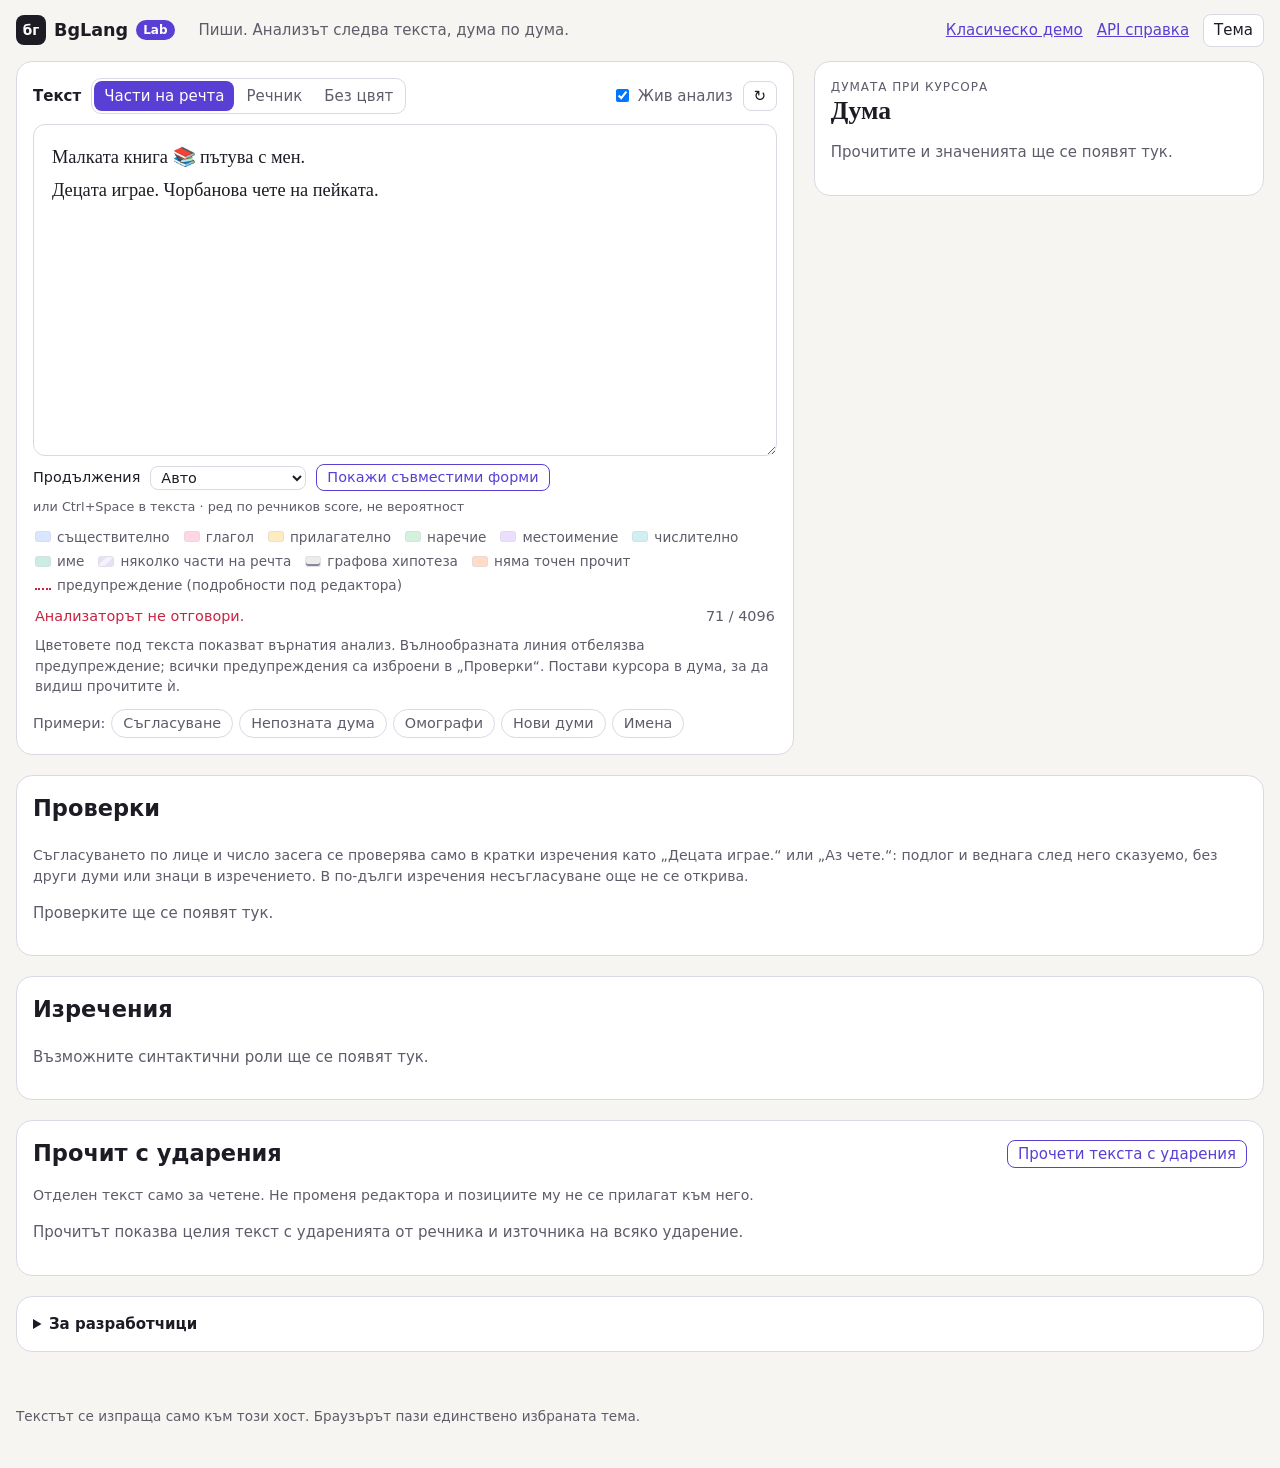
==== apps/BgLang.Web/wwwroot/demo-lab/index.html @ 6c55b81b "Publish Preview13: compact language fixes, Current package and WebDemo client controls" ====
<!doctype html>
<html lang="bg">
<head>
  <meta charset="utf-8">
  <meta name="viewport" content="width=device-width, initial-scale=1">
  <meta name="color-scheme" content="light dark">
  <title>BgLang Lab · анализ на текст</title>
  <link rel="stylesheet" href="demo.css">
  <script type="module" src="demo.js"></script>
</head>
<body>
<header class="top">
  <a class="brand" href="index.html"><span class="brand-mark" aria-hidden="true">бг</span> BgLang <span class="brand-lab">Lab</span></a>
  <p class="tagline">Пиши. Анализът следва текста, дума по дума.</p>
  <nav aria-label="Навигация">
    <a href="/demo">Класическо демо</a>
    <a href="/docs">API справка</a>
    <button id="lab-theme" type="button">Тема</button>
  </nav>
</header>
<main>
  <div class="workspace">
    <section class="editor-card" aria-labelledby="lab-editor-label">
      <div class="toolbar">
        <label id="lab-editor-label" for="lab-editor">Текст</label>
        <div class="layers" role="radiogroup" aria-label="Оцветяване на текста">
          <button type="button" role="radio" data-layer="pos" aria-checked="true">Части на речта</button>
          <button type="button" role="radio" data-layer="dictionary" aria-checked="false" tabindex="-1">Речник</button>
          <button type="button" role="radio" data-layer="none" aria-checked="false" tabindex="-1">Без цвят</button>
        </div>
        <span class="toolbar-end">
          <label class="switch"><input id="lab-live" type="checkbox" checked> Жив анализ</label>
          <button id="lab-refresh" type="button" class="icon" aria-label="Анализирай отново" title="Анализирай отново">↻</button>
        </span>
      </div>
      <div class="editor-shell">
        <div id="lab-backdrop" class="editor-surface backdrop" aria-hidden="true"></div>
        <textarea id="lab-editor" class="editor-surface" maxlength="4096" rows="9" spellcheck="false" autocomplete="off" aria-describedby="lab-help lab-state">Малката книга 📚 пътува с мен.
Децата играе. Чорбанова чете на пейката.</textarea>
        <div id="lab-menu" class="menu" hidden></div>
      </div>
      <div class="continuation-bar">
        <label for="lab-target">Продължения</label>
        <select id="lab-target"><option value="Auto" selected>Авто</option><option value="Finite">Глаголи</option><option value="Noun">Съществителни</option></select>
        <button id="lab-continue" type="button" class="action" aria-keyshortcuts="Control+Space">Покажи съвместими форми</button>
        <span class="note">или Ctrl+Space в текста · ред по речников score, не вероятност</span>
      </div>
      <div id="lab-legend" class="legend" aria-label="Легенда на цветовете"></div>
      <p class="status"><span id="lab-state" role="status" aria-live="polite">Подготовка…</span> <span id="lab-counts"></span> <span id="lab-length" class="length">0 / 4096</span></p>
      <p id="lab-help" class="help">Цветовете под текста показват върнатия анализ. Вълнообразната линия отбелязва предупреждение; всички предупреждения са изброени в „Проверки“. Постави курсора в дума, за да видиш прочитите ѝ.</p>
      <div class="examples" aria-label="Примерни текстове">
        <span>Примери:</span>
        <button type="button" data-example="Децата играе. Малкото дете плачат. Аз чете.">Съгласуване</button>
        <button type="button" data-example="Това е друфа дума.">Непозната дума</button>
        <button type="button" data-example="Тя пила вода. До нея имало пила.">Омографи</button>
        <button type="button" data-example="Суперработниците работи. Новата суперработник работи.">Нови думи</button>
        <button type="button" data-example="Процесът срещу Евгения Чорбанова приключи.">Имена</button>
      </div>
    </section>
    <aside class="word-card" aria-labelledby="lab-word-title">
      <p class="kicker">Думата при курсора</p>
      <h2 id="lab-word-title">Дума</h2>
      <p id="lab-stale-word" class="stale" hidden>Текстът е променен; показан е предишният анализ.</p>
      <div id="lab-word"></div>
    </aside>
  </div>
  <section class="checks-card" aria-labelledby="lab-checks-title">
    <h2 id="lab-checks-title">Проверки</h2>
    <p class="note">Съгласуването по лице и число засега се проверява само в кратки изречения като „Децата играе.“ или „Аз чете.“: подлог и веднага след него сказуемо, без други думи или знаци в изречението. В по-дълги изречения несъгласуване още не се открива.</p>
    <p id="lab-stale-checks" class="stale" hidden>Текстът е променен; списъкът е от предишния анализ и действията са неактивни.</p>
    <div id="lab-checks"></div>
  </section>
  <section class="sentences-card" aria-labelledby="lab-sentences-title">
    <h2 id="lab-sentences-title">Изречения</h2>
    <p id="lab-stale-sentences" class="stale" hidden>Текстът е променен; ролите са от предишния анализ.</p>
    <div id="lab-sentences"></div>
  </section>
  <section class="reading-card" aria-labelledby="lab-reading-title">
    <div class="card-head">
      <h2 id="lab-reading-title">Прочит с ударения</h2>
      <button id="lab-read" type="button" class="action">Прочети текста с ударения</button>
    </div>
    <p class="note">Отделен текст само за четене. Не променя редактора и позициите му не се прилагат към него.</p>
    <div id="lab-reading"></div>
  </section>
  <details class="developer">
    <summary>За разработчици</summary>
    <p id="lab-dev-metrics">Изпратени заявки към API: 0</p>
    <p id="lab-identity">Свързване с хоста…</p>
    <p><label><input id="lab-heuristics" type="checkbox" checked> Допълнителни евристики и проверки (същите като в класическото демо)</label></p>
    <p>Страницата използва същия HTTP API и същия клиент за заявки като <a href="/demo">класическото демо</a>. Договорът е в <a href="/docs">API справката</a>.</p>
    <details><summary>Последният отговор (JSON)</summary><pre id="lab-raw">Все още няма отговор.</pre></details>
  </details>
</main>
<footer>
  <p>Текстът се изпраща само към този хост. Браузърът пази единствено избраната тема.</p>
</footer>
</body>
</html>
---- apps/BgLang.Web/wwwroot/demo-lab/demo.css ----
/* BgLang Lab. The textarea and its decorative backdrop must share every property that affects line breaks. */
:root {
  --font-ui: "Segoe UI", system-ui, -apple-system, Roboto, "Noto Sans", sans-serif;
  --font-text: Georgia, "Noto Serif", "Times New Roman", serif;
  --bg: #f6f5f1;
  --paper: #ffffff;
  --ink: #1d1b24;
  --muted: #5f5b69;
  --line: #dcd8e3;
  --accent: #5a3fd4;
  --focus: #8a74ff;
  --warn: #c8233f;
  --warn-soft: #fbe6ea;
  --info-soft: #e9eef9;
  --unsupported-soft: #f1efe9;
  --noun: #d8e6ff;
  --verb: #ffd6e1;
  --adj: #ffebbd;
  --adv: #d3f1dc;
  --pron: #ebdfff;
  --num: #d0eff3;
  --name: #c9ede3;
  --multi-a: #e6e1f5;
  --multi-b: #f5f2fc;
  --graph: #ececec;
  --graph-line: #8b8798;
  --unknown: #ffdcc6;
  --ambiguous: #fff0b8;
  color-scheme: light;
}
@media (prefers-color-scheme: dark) {
  :root:not([data-theme="light"]) {
    --bg: #15141a; --paper: #1e1c25; --ink: #ece9f3; --muted: #aaa5b6; --line: #37333f;
    --accent: #a593ff; --focus: #a593ff; --warn: #ff6b81; --warn-soft: #3a1e26; --info-soft: #1f2636; --unsupported-soft: #2a2822;
    --noun: #233a63; --verb: #5a2335; --adj: #574619; --adv: #1d4a2e; --pron: #3d2c63; --num: #17464c; --name: #164a3e;
    --multi-a: #34304a; --multi-b: #262335; --graph: #34323b; --graph-line: #9a96a8; --unknown: #5c3420; --ambiguous: #4d4316;
    color-scheme: dark;
  }
}
:root[data-theme="dark"] {
  --bg: #15141a; --paper: #1e1c25; --ink: #ece9f3; --muted: #aaa5b6; --line: #37333f;
  --accent: #a593ff; --focus: #a593ff; --warn: #ff6b81; --warn-soft: #3a1e26; --info-soft: #1f2636; --unsupported-soft: #2a2822;
  --noun: #233a63; --verb: #5a2335; --adj: #574619; --adv: #1d4a2e; --pron: #3d2c63; --num: #17464c; --name: #164a3e;
  --multi-a: #34304a; --multi-b: #262335; --graph: #34323b; --graph-line: #9a96a8; --unknown: #5c3420; --ambiguous: #4d4316;
  color-scheme: dark;
}

* { box-sizing: border-box; }
html { background: var(--bg); }
body { margin: 0; font: 15px/1.5 var(--font-ui); color: var(--ink); background: var(--bg); }
a { color: var(--accent); }
button, input, select { font: inherit; color: inherit; }
:focus-visible { outline: 3px solid var(--focus); outline-offset: 2px; }

.top { display: flex; flex-wrap: wrap; align-items: center; gap: 8px 24px; max-width: 1480px; margin: 0 auto; padding: 14px 16px; }
.brand { display: inline-flex; align-items: center; gap: 8px; font-weight: 700; font-size: 1.1rem; color: var(--ink); text-decoration: none; }
.brand-mark { display: inline-grid; place-items: center; width: 30px; height: 30px; border-radius: 8px; background: var(--ink); color: var(--paper); font-size: .85rem; }
.brand-lab { font-size: .75rem; padding: 1px 7px; border-radius: 99px; background: var(--accent); color: #fff; }
.tagline { margin: 0; color: var(--muted); flex: 1 1 260px; }
.top nav { display: flex; flex-wrap: wrap; align-items: center; gap: 14px; }
.top nav button { border: 1px solid var(--line); background: var(--paper); border-radius: 8px; padding: 4px 10px; cursor: pointer; }

main { max-width: 1480px; margin: 0 auto; padding: 0 16px 40px; }
/* Wraps by available width, not by media query: the word card moves below when the editor would be under 480px. */
.workspace { display: flex; flex-wrap: wrap; gap: 20px; align-items: flex-start; }
.workspace > .editor-card { flex: 1.75 1 480px; }
.workspace > .word-card { flex: 1 1 280px; }
.editor-card, .word-card, .checks-card, .sentences-card, .reading-card, .developer { background: var(--paper); border: 1px solid var(--line); border-radius: 16px; padding: 16px; min-width: 0; }

.toolbar { display: flex; flex-wrap: wrap; align-items: center; gap: 10px; margin-bottom: 10px; }
.toolbar label[for] { font-weight: 600; }
.toolbar-end { margin-left: auto; display: inline-flex; align-items: center; gap: 10px; }
.layers { display: inline-flex; flex-wrap: wrap; border: 1px solid var(--line); border-radius: 10px; padding: 2px; gap: 2px; }
.layers button { border: 0; background: transparent; border-radius: 8px; padding: 4px 10px; cursor: pointer; color: var(--muted); }
.layers button[aria-checked="true"] { background: var(--accent); color: #fff; }
.switch { display: inline-flex; align-items: center; gap: 6px; color: var(--muted); }
.icon { border: 1px solid var(--line); background: var(--paper); border-radius: 8px; width: 34px; height: 30px; cursor: pointer; }

/* Editor and backdrop: identical geometry, the backdrop only paints behind the real text. */
.editor-shell { position: relative; border: 1px solid var(--line); border-radius: 12px; background: var(--paper); }
.editor-shell:focus-within { border-color: var(--focus); box-shadow: 0 0 0 3px color-mix(in srgb, var(--focus) 30%, transparent); }
.editor-surface {
  display: block; width: 100%; margin: 0; border: 0; padding: 16px 18px;
  font: 400 1.15rem/1.8 var(--font-text); letter-spacing: 0; word-spacing: 0; text-indent: 0; text-transform: none;
  font-kerning: none; font-variant-ligatures: none; font-synthesis: none;
  white-space: pre-wrap; overflow-wrap: break-word; word-break: normal; hyphens: manual; tab-size: 4;
  overflow-x: hidden; overflow-y: auto; scrollbar-gutter: stable;
}
.backdrop { position: absolute; inset: 0; overflow: hidden; color: transparent; pointer-events: none; user-select: none; border-radius: 12px; }
#lab-editor { position: relative; z-index: 1; min-height: 14rem; resize: vertical; background: transparent; color: var(--ink); caret-color: var(--accent); outline: none; border-radius: 12px; }

.backdrop span { border-radius: 3px; -webkit-box-decoration-break: clone; box-decoration-break: clone; }
.c-noun { background: var(--noun); }
.c-verb { background: var(--verb); }
.c-adj { background: var(--adj); }
.c-adv { background: var(--adv); }
.c-pron { background: var(--pron); }
.c-num { background: var(--num); }
.c-name { background: var(--name); }
.c-multi { background: repeating-linear-gradient(135deg, var(--multi-a) 0 5px, var(--multi-b) 5px 10px); }
.c-graph { background: var(--graph); box-shadow: inset 0 -2px 0 var(--graph-line); }
.c-unknown { background: var(--unknown); }
.c-ambiguous { background: var(--ambiguous); }
.c-known { background: transparent; }
.w-warning { text-decoration: underline wavy var(--warn); text-decoration-thickness: 1.5px; text-underline-offset: 5px; text-decoration-skip-ink: none; }

.legend { display: flex; flex-wrap: wrap; gap: 4px 14px; margin: 10px 2px 0; font-size: .85rem; color: var(--muted); }
.legend-item { display: inline-flex; align-items: center; gap: 6px; }
.swatch { display: inline-block; width: 16px; height: 11px; border-radius: 3px; border: 1px solid color-mix(in srgb, var(--line) 60%, transparent); }
.swatch.w-warning { border: 0; border-bottom: 2px dotted var(--warn); border-radius: 0; height: 8px; text-decoration: none; }
.status { display: flex; flex-wrap: wrap; gap: 4px 14px; margin: 10px 2px 0; font-size: .9rem; color: var(--muted); }
#lab-state[data-state="ready"] { color: var(--ink); }
#lab-state[data-state="error"], #lab-state[data-state="oversize"] { color: var(--warn); }
.length { margin-left: auto; }
.help { margin: 8px 2px 0; font-size: .85rem; color: var(--muted); }
.examples { display: flex; flex-wrap: wrap; align-items: center; gap: 6px; margin-top: 12px; font-size: .9rem; color: var(--muted); }
.examples button, .chip { border: 1px solid var(--line); background: var(--paper); border-radius: 99px; padding: 3px 11px; cursor: pointer; }

.word-card { position: sticky; top: 12px; max-height: calc(100vh - 24px); overflow: auto; }
.kicker { margin: 0; font-size: .75rem; letter-spacing: .08em; text-transform: uppercase; color: var(--muted); }
.word-card h2 { margin: 2px 0 8px; font: 600 1.6rem/1.2 var(--font-text); overflow-wrap: anywhere; }
.word-card h3, .checks-card h3 { margin: 12px 0 4px; font-size: .95rem; }
.word-card ul, .word-card ol { margin: 4px 0; padding-left: 20px; }
.reading h3 { font-weight: 600; }
.reading-graph { border-left: 3px solid var(--graph-line); padding-left: 10px; }
.badges { display: flex; flex-wrap: wrap; gap: 6px; }
.badge { font-size: .8rem; padding: 1px 9px; border-radius: 99px; background: var(--info-soft); }
.badge-muted { background: var(--unknown); }
.badge-graph { background: var(--graph); box-shadow: inset 0 -2px 0 var(--graph-line); }
.empty, .note { color: var(--muted); }
.note { font-size: .88rem; }
.stale { margin: 6px 0; padding: 6px 10px; border-radius: 8px; background: var(--unsupported-soft); font-size: .88rem; }
[data-fresh="false"] { opacity: .7; }

.checks-card { margin-top: 20px; }
.checks-card h2, .word-card h2 { margin-top: 0; }
.checks-summary { margin: 4px 0 10px; }
.check-list { list-style: none; margin: 0; padding: 0; display: grid; gap: 8px; }
.check { border-left: 4px solid var(--line); padding: 8px 10px; border-radius: 8px; background: var(--info-soft); }
.check-warning { border-left-color: var(--warn); background: var(--warn-soft); }
.check-spelling { border-left-color: var(--accent); }
.check-head { display: flex; flex-wrap: wrap; align-items: baseline; gap: 6px 10px; }
.check-word { border: 0; background: none; padding: 0; font: 600 1rem var(--font-text); color: var(--ink); text-decoration: underline dotted; cursor: pointer; }
.check-message { flex: 1 1 260px; }
.actions { display: flex; flex-wrap: wrap; gap: 6px; margin-top: 6px; }
.action { border: 1px solid var(--accent); color: var(--accent); background: transparent; border-radius: 8px; padding: 2px 10px; cursor: pointer; }
.check-group { margin-top: 12px; padding: 8px 10px; border-radius: 8px; background: var(--unsupported-soft); }
.check-group p { margin: 0; }
.information { margin-top: 12px; }
.word-checks li.check-warning { color: var(--warn); background: none; border: 0; padding: 0; }
button:disabled { opacity: .5; cursor: not-allowed; }

/* Continuation menu: placed under the caret line by the module, above the textarea; focus stays in the editor. */
.menu { position: absolute; z-index: 2; left: 16px; top: 3rem; min-width: 12rem; max-width: min(24rem, calc(100% - 8px)); max-height: 16rem; overflow: auto;
  padding: 6px; border: 1px solid var(--line); border-radius: 10px; background: var(--paper); box-shadow: 0 8px 24px rgb(0 0 0 / 18%); font-size: .95rem; }
.menu-title { margin: 0 2px 4px; font-size: .8rem; color: var(--muted); }
.menu .note { margin: 4px 2px 0; font-size: .75rem; }
.menu-list { display: grid; gap: 1px; }
.option { padding: 3px 8px; border-radius: 6px; cursor: pointer; font-family: var(--font-text); }
.option:hover { background: var(--info-soft); }
.option[aria-selected="true"] { background: var(--accent); color: #fff; }
.continuation-bar { display: flex; flex-wrap: wrap; align-items: center; gap: 6px 10px; margin-top: 8px; font-size: .9rem; }
.continuation-bar select { border: 1px solid var(--line); border-radius: 8px; padding: 2px 6px; background: var(--paper); }
.continuation-bar .note { font-size: .8rem; }

/* Sentences and the stress reading. */
.sentences-card, .reading-card { margin-top: 20px; }
.sentences-card h2 { margin-top: 0; }
.sentence-list { display: grid; gap: 10px; margin: 0; padding-left: 22px; }
.sentence-text { margin: 0 0 4px; font-family: var(--font-text); }
.roles { margin: 2px 0; padding-left: 18px; }
.card-head { display: flex; flex-wrap: wrap; align-items: center; justify-content: space-between; gap: 8px; }
.card-head h2 { margin: 0; }
.stress-text { padding: 10px 12px; border-radius: 10px; background: var(--bg); font: 1.1rem/1.8 var(--font-text); white-space: pre-wrap; overflow-wrap: anywhere; }

/* Word card sections: manual-activation tabs; requests happen only on an explicit choice. */
.tabs { display: flex; flex-wrap: wrap; gap: 2px; margin: 14px 0 0; border-bottom: 1px solid var(--line); }
.tab { border: 1px solid transparent; border-bottom: 0; border-radius: 8px 8px 0 0; background: transparent; padding: 5px 10px; cursor: pointer; color: var(--muted); }
.tab[aria-selected="true"] { border-color: var(--line); border-bottom: 1px solid var(--paper); margin-bottom: -1px; background: var(--paper); color: var(--ink); font-weight: 600; }
.tabpanel { padding: 10px 2px 2px; }
.tabpanel[aria-busy="true"] { cursor: progress; }
.loading { color: var(--muted); }
.answer-error { color: var(--warn); }
table.forms { width: 100%; border-collapse: collapse; margin: 4px 0 8px; font-size: .9rem; }
table.forms th, table.forms td { padding: 3px 6px; border-bottom: 1px solid var(--line); text-align: left; vertical-align: top; }
table.forms th { color: var(--muted); font-weight: 600; }
table.forms td + td { color: var(--muted); font-size: .82rem; overflow-wrap: anywhere; }
table.forms tr.current-form td:first-child { font-weight: 700; }
.stress-word { margin: 6px 0; font: 600 1.7rem/1.3 var(--font-text); }
.segments { font: 1.05rem/1.5 var(--font-text); }

details.tech { margin-top: 6px; font-size: .85rem; color: var(--muted); }
details.tech dl { display: grid; grid-template-columns: max-content minmax(0, 1fr); gap: 2px 10px; margin: 6px 0; }
details.tech dt { font-weight: 600; }
details.tech dd { margin: 0; overflow-wrap: anywhere; }
pre { max-height: 22rem; overflow: auto; font-size: .78rem; background: var(--bg); padding: 8px; border-radius: 8px; white-space: pre-wrap; overflow-wrap: anywhere; }

.developer { margin-top: 20px; }
.developer summary { cursor: pointer; font-weight: 600; }
footer { max-width: 1480px; margin: 0 auto; padding: 0 16px 28px; color: var(--muted); font-size: .85rem; }

@media (max-width: 860px) {
  .workspace > .editor-card { flex-basis: 100%; }
  .word-card { position: static; max-height: none; }
  .toolbar-end { margin-left: 0; }
  #lab-editor { min-height: 11rem; }
}
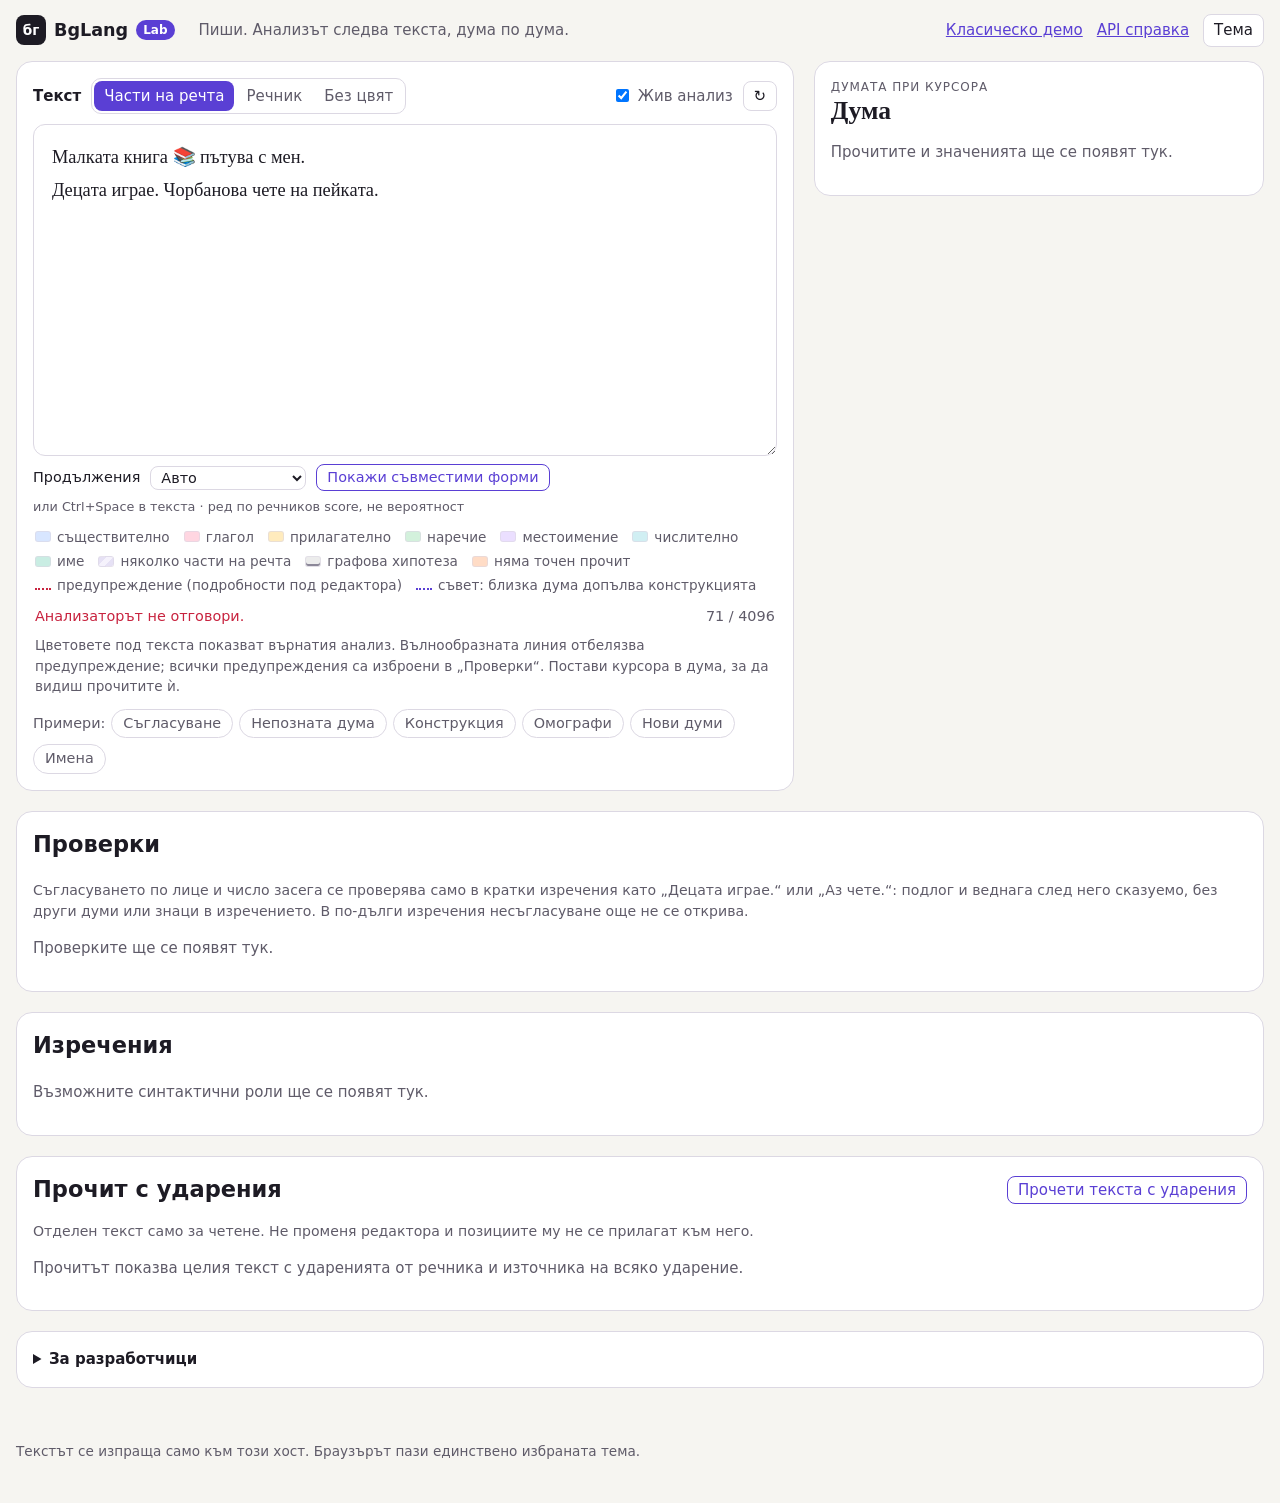
==== commit 815ba635: "Improve demo lab guidance and preview flow" ====
--- a/apps/BgLang.Web/wwwroot/demo-lab/index.html
+++ b/apps/BgLang.Web/wwwroot/demo-lab/index.html
@@ -52,6 +52,7 @@
         <span>Примери:</span>
         <button type="button" data-example="Децата играе. Малкото дете плачат. Аз чете.">Съгласуване</button>
         <button type="button" data-example="Това е друфа дума.">Непозната дума</button>
+        <button type="button" data-example="Рисувам сипя река. Спирам пред сипя къща.">Конструкция</button>
         <button type="button" data-example="Тя пила вода. До нея имало пила.">Омографи</button>
         <button type="button" data-example="Суперработниците работи. Новата суперработник работи.">Нови думи</button>
         <button type="button" data-example="Процесът срещу Евгения Чорбанова приключи.">Имена</button>
--- a/apps/BgLang.Web/wwwroot/demo-lab/demo.css
+++ b/apps/BgLang.Web/wwwroot/demo-lab/demo.css
@@ -102,12 +102,15 @@
 .c-unknown { background: var(--unknown); }
 .c-ambiguous { background: var(--ambiguous); }
 .c-known { background: transparent; }
+/* Advice is quieter than a warning; when both apply, the warning (declared later) wins. */
+.w-advice { text-decoration: underline dotted var(--accent); text-decoration-thickness: 2px; text-underline-offset: 5px; text-decoration-skip-ink: none; }
 .w-warning { text-decoration: underline wavy var(--warn); text-decoration-thickness: 1.5px; text-underline-offset: 5px; text-decoration-skip-ink: none; }
 
 .legend { display: flex; flex-wrap: wrap; gap: 4px 14px; margin: 10px 2px 0; font-size: .85rem; color: var(--muted); }
 .legend-item { display: inline-flex; align-items: center; gap: 6px; }
 .swatch { display: inline-block; width: 16px; height: 11px; border-radius: 3px; border: 1px solid color-mix(in srgb, var(--line) 60%, transparent); }
 .swatch.w-warning { border: 0; border-bottom: 2px dotted var(--warn); border-radius: 0; height: 8px; text-decoration: none; }
+.swatch.w-advice { border: 0; border-bottom: 2px dotted var(--accent); border-radius: 0; height: 8px; text-decoration: none; }
 .status { display: flex; flex-wrap: wrap; gap: 4px 14px; margin: 10px 2px 0; font-size: .9rem; color: var(--muted); }
 #lab-state[data-state="ready"] { color: var(--ink); }
 #lab-state[data-state="error"], #lab-state[data-state="oversize"] { color: var(--warn); }
@@ -139,6 +142,11 @@
 .check { border-left: 4px solid var(--line); padding: 8px 10px; border-radius: 8px; background: var(--info-soft); }
 .check-warning { border-left-color: var(--warn); background: var(--warn-soft); }
 .check-spelling { border-left-color: var(--accent); }
+.check-advice { border-left: 4px dotted var(--accent); }
+.advice-preview { margin: 6px 0 2px; font-family: var(--font-text); }
+.preview-phrase { text-decoration: underline var(--accent); text-underline-offset: 4px; }
+.preview-change { padding: 0 2px; border-radius: 3px; background: var(--info-soft); }
+.word-checks li.check-advice { list-style: circle; }
 .check-head { display: flex; flex-wrap: wrap; align-items: baseline; gap: 6px 10px; }
 .check-word { border: 0; background: none; padding: 0; font: 600 1rem var(--font-text); color: var(--ink); text-decoration: underline dotted; cursor: pointer; }
 .check-message { flex: 1 1 260px; }
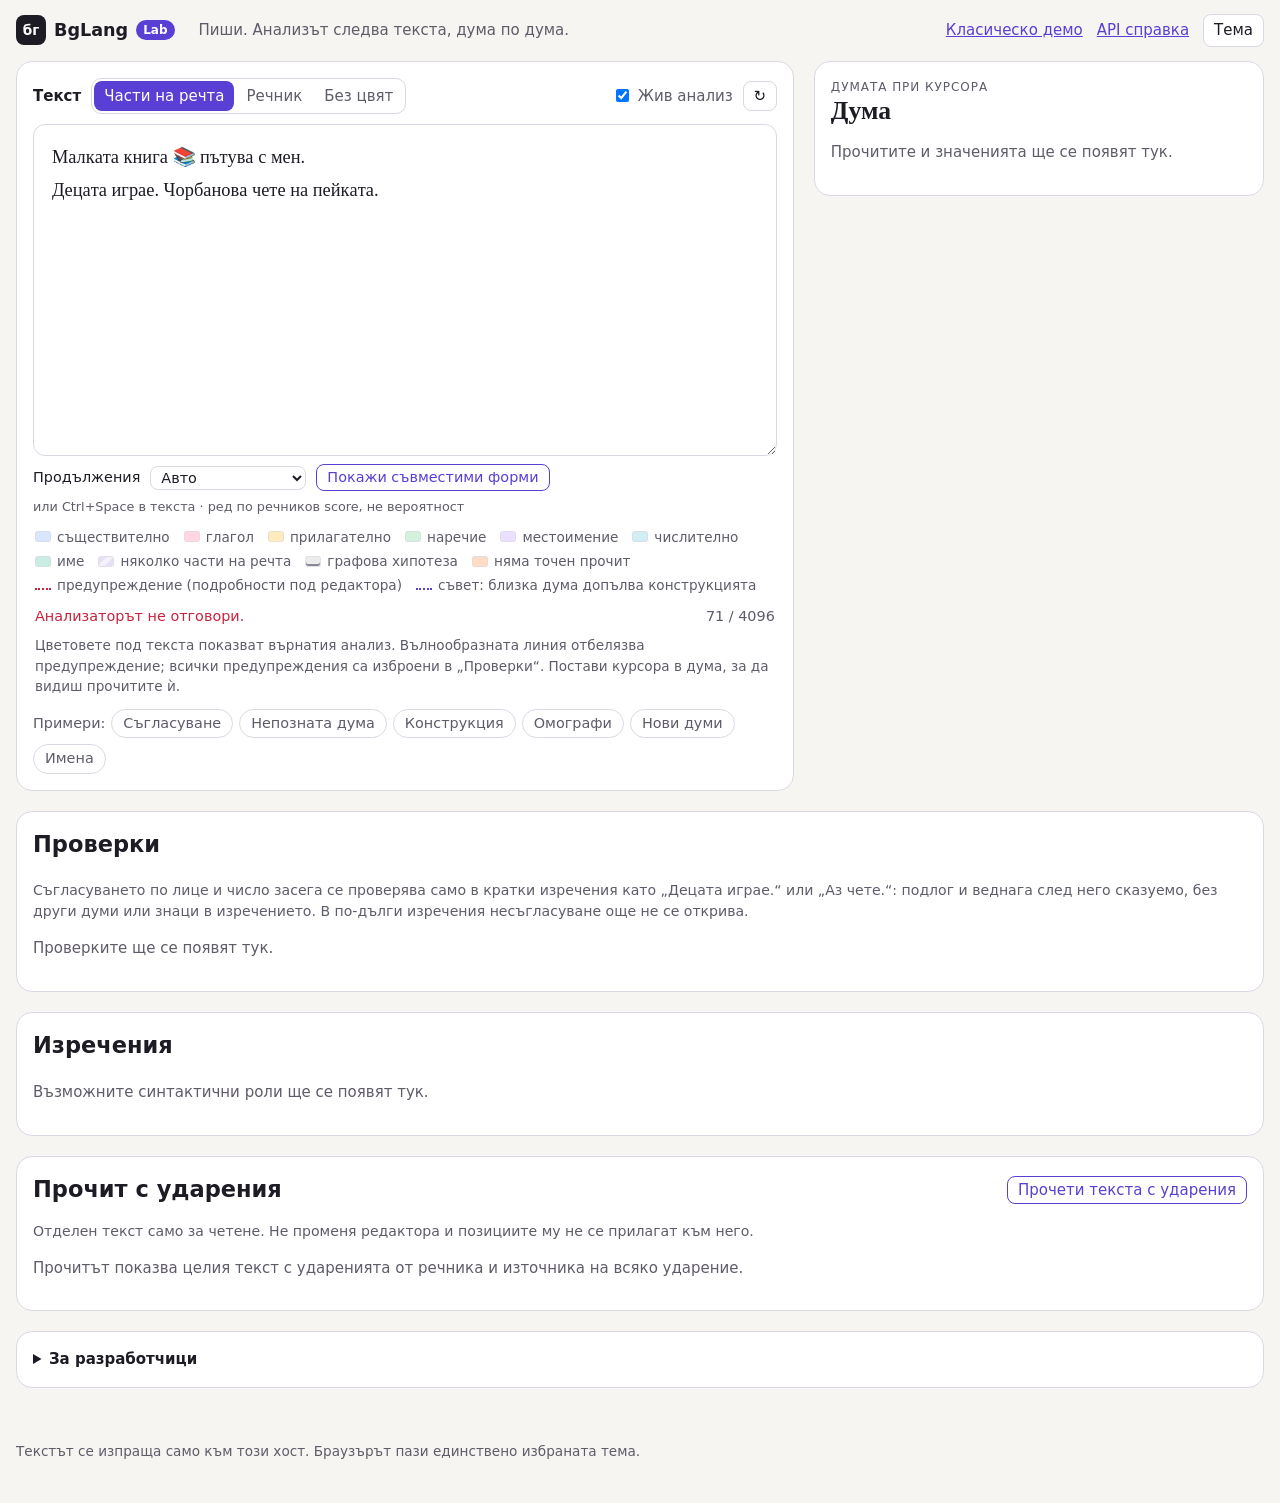
==== commit 8bc0e232: "Prepare BgLang Preview 15 public source" ====
--- a/apps/BgLang.Web/wwwroot/demo-lab/index.html
+++ b/apps/BgLang.Web/wwwroot/demo-lab/index.html
@@ -1,100 +1,100 @@
-<!doctype html>
-<html lang="bg">
-<head>
-  <meta charset="utf-8">
-  <meta name="viewport" content="width=device-width, initial-scale=1">
-  <meta name="color-scheme" content="light dark">
-  <title>BgLang Lab · анализ на текст</title>
-  <link rel="stylesheet" href="demo.css">
-  <script type="module" src="demo.js"></script>
-</head>
-<body>
-<header class="top">
-  <a class="brand" href="index.html"><span class="brand-mark" aria-hidden="true">бг</span> BgLang <span class="brand-lab">Lab</span></a>
-  <p class="tagline">Пиши. Анализът следва текста, дума по дума.</p>
-  <nav aria-label="Навигация">
-    <a href="/demo">Класическо демо</a>
-    <a href="/docs">API справка</a>
-    <button id="lab-theme" type="button">Тема</button>
-  </nav>
-</header>
-<main>
-  <div class="workspace">
-    <section class="editor-card" aria-labelledby="lab-editor-label">
-      <div class="toolbar">
-        <label id="lab-editor-label" for="lab-editor">Текст</label>
-        <div class="layers" role="radiogroup" aria-label="Оцветяване на текста">
-          <button type="button" role="radio" data-layer="pos" aria-checked="true">Части на речта</button>
-          <button type="button" role="radio" data-layer="dictionary" aria-checked="false" tabindex="-1">Речник</button>
-          <button type="button" role="radio" data-layer="none" aria-checked="false" tabindex="-1">Без цвят</button>
-        </div>
-        <span class="toolbar-end">
-          <label class="switch"><input id="lab-live" type="checkbox" checked> Жив анализ</label>
-          <button id="lab-refresh" type="button" class="icon" aria-label="Анализирай отново" title="Анализирай отново">↻</button>
-        </span>
-      </div>
-      <div class="editor-shell">
-        <div id="lab-backdrop" class="editor-surface backdrop" aria-hidden="true"></div>
-        <textarea id="lab-editor" class="editor-surface" maxlength="4096" rows="9" spellcheck="false" autocomplete="off" aria-describedby="lab-help lab-state">Малката книга 📚 пътува с мен.
-Децата играе. Чорбанова чете на пейката.</textarea>
-        <div id="lab-menu" class="menu" hidden></div>
-      </div>
-      <div class="continuation-bar">
-        <label for="lab-target">Продължения</label>
-        <select id="lab-target"><option value="Auto" selected>Авто</option><option value="Finite">Глаголи</option><option value="Noun">Съществителни</option></select>
-        <button id="lab-continue" type="button" class="action" aria-keyshortcuts="Control+Space">Покажи съвместими форми</button>
-        <span class="note">или Ctrl+Space в текста · ред по речников score, не вероятност</span>
-      </div>
-      <div id="lab-legend" class="legend" aria-label="Легенда на цветовете"></div>
-      <p class="status"><span id="lab-state" role="status" aria-live="polite">Подготовка…</span> <span id="lab-counts"></span> <span id="lab-length" class="length">0 / 4096</span></p>
-      <p id="lab-help" class="help">Цветовете под текста показват върнатия анализ. Вълнообразната линия отбелязва предупреждение; всички предупреждения са изброени в „Проверки“. Постави курсора в дума, за да видиш прочитите ѝ.</p>
-      <div class="examples" aria-label="Примерни текстове">
-        <span>Примери:</span>
-        <button type="button" data-example="Децата играе. Малкото дете плачат. Аз чете.">Съгласуване</button>
-        <button type="button" data-example="Това е друфа дума.">Непозната дума</button>
-        <button type="button" data-example="Рисувам сипя река. Спирам пред сипя къща.">Конструкция</button>
-        <button type="button" data-example="Тя пила вода. До нея имало пила.">Омографи</button>
-        <button type="button" data-example="Суперработниците работи. Новата суперработник работи.">Нови думи</button>
-        <button type="button" data-example="Процесът срещу Евгения Чорбанова приключи.">Имена</button>
-      </div>
-    </section>
-    <aside class="word-card" aria-labelledby="lab-word-title">
-      <p class="kicker">Думата при курсора</p>
-      <h2 id="lab-word-title">Дума</h2>
-      <p id="lab-stale-word" class="stale" hidden>Текстът е променен; показан е предишният анализ.</p>
-      <div id="lab-word"></div>
-    </aside>
-  </div>
-  <section class="checks-card" aria-labelledby="lab-checks-title">
-    <h2 id="lab-checks-title">Проверки</h2>
-    <p class="note">Съгласуването по лице и число засега се проверява само в кратки изречения като „Децата играе.“ или „Аз чете.“: подлог и веднага след него сказуемо, без други думи или знаци в изречението. В по-дълги изречения несъгласуване още не се открива.</p>
-    <p id="lab-stale-checks" class="stale" hidden>Текстът е променен; списъкът е от предишния анализ и действията са неактивни.</p>
-    <div id="lab-checks"></div>
-  </section>
-  <section class="sentences-card" aria-labelledby="lab-sentences-title">
-    <h2 id="lab-sentences-title">Изречения</h2>
-    <p id="lab-stale-sentences" class="stale" hidden>Текстът е променен; ролите са от предишния анализ.</p>
-    <div id="lab-sentences"></div>
-  </section>
-  <section class="reading-card" aria-labelledby="lab-reading-title">
-    <div class="card-head">
-      <h2 id="lab-reading-title">Прочит с ударения</h2>
-      <button id="lab-read" type="button" class="action">Прочети текста с ударения</button>
-    </div>
-    <p class="note">Отделен текст само за четене. Не променя редактора и позициите му не се прилагат към него.</p>
-    <div id="lab-reading"></div>
-  </section>
-  <details class="developer">
-    <summary>За разработчици</summary>
-    <p id="lab-dev-metrics">Изпратени заявки към API: 0</p>
-    <p id="lab-identity">Свързване с хоста…</p>
-    <p><label><input id="lab-heuristics" type="checkbox" checked> Допълнителни евристики и проверки (същите като в класическото демо)</label></p>
-    <p>Страницата използва същия HTTP API и същия клиент за заявки като <a href="/demo">класическото демо</a>. Договорът е в <a href="/docs">API справката</a>.</p>
-    <details><summary>Последният отговор (JSON)</summary><pre id="lab-raw">Все още няма отговор.</pre></details>
-  </details>
-</main>
-<footer>
-  <p>Текстът се изпраща само към този хост. Браузърът пази единствено избраната тема.</p>
-</footer>
-</body>
-</html>
+<!doctype html>
+<html lang="bg">
+<head>
+  <meta charset="utf-8">
+  <meta name="viewport" content="width=device-width, initial-scale=1">
+  <meta name="color-scheme" content="light dark">
+  <title>BgLang Lab · анализ на текст</title>
+  <link rel="stylesheet" href="demo.css">
+  <script type="module" src="demo.js"></script>
+</head>
+<body>
+<header class="top">
+  <a class="brand" href="index.html"><span class="brand-mark" aria-hidden="true">бг</span> BgLang <span class="brand-lab">Lab</span></a>
+  <p class="tagline">Пиши. Анализът следва текста, дума по дума.</p>
+  <nav aria-label="Навигация">
+    <a href="/demo">Класическо демо</a>
+    <a href="/docs">API справка</a>
+    <button id="lab-theme" type="button">Тема</button>
+  </nav>
+</header>
+<main>
+  <div class="workspace">
+    <section class="editor-card" aria-labelledby="lab-editor-label">
+      <div class="toolbar">
+        <label id="lab-editor-label" for="lab-editor">Текст</label>
+        <div class="layers" role="radiogroup" aria-label="Оцветяване на текста">
+          <button type="button" role="radio" data-layer="pos" aria-checked="true">Части на речта</button>
+          <button type="button" role="radio" data-layer="dictionary" aria-checked="false" tabindex="-1">Речник</button>
+          <button type="button" role="radio" data-layer="none" aria-checked="false" tabindex="-1">Без цвят</button>
+        </div>
+        <span class="toolbar-end">
+          <label class="switch"><input id="lab-live" type="checkbox" checked> Жив анализ</label>
+          <button id="lab-refresh" type="button" class="icon" aria-label="Анализирай отново" title="Анализирай отново">↻</button>
+        </span>
+      </div>
+      <div class="editor-shell">
+        <div id="lab-backdrop" class="editor-surface backdrop" aria-hidden="true"></div>
+        <textarea id="lab-editor" class="editor-surface" maxlength="4096" rows="9" spellcheck="false" autocomplete="off" aria-describedby="lab-help lab-state">Малката книга 📚 пътува с мен.
+Децата играе. Чорбанова чете на пейката.</textarea>
+        <div id="lab-menu" class="menu" hidden></div>
+      </div>
+      <div class="continuation-bar">
+        <label for="lab-target">Продължения</label>
+        <select id="lab-target"><option value="Auto" selected>Авто</option><option value="Finite">Глаголи</option><option value="Noun">Съществителни</option></select>
+        <button id="lab-continue" type="button" class="action" aria-keyshortcuts="Control+Space">Покажи съвместими форми</button>
+        <span class="note">или Ctrl+Space в текста · ред по речников score, не вероятност</span>
+      </div>
+      <div id="lab-legend" class="legend" aria-label="Легенда на цветовете"></div>
+      <p class="status"><span id="lab-state" role="status" aria-live="polite">Подготовка…</span> <span id="lab-counts"></span> <span id="lab-length" class="length">0 / 4096</span></p>
+      <p id="lab-help" class="help">Цветовете под текста показват върнатия анализ. Вълнообразната линия отбелязва предупреждение; всички предупреждения са изброени в „Проверки“. Постави курсора в дума, за да видиш прочитите ѝ.</p>
+      <div class="examples" aria-label="Примерни текстове">
+        <span>Примери:</span>
+        <button type="button" data-example="Децата играе. Малкото дете плачат. Аз чете.">Съгласуване</button>
+        <button type="button" data-example="Това е друфа дума.">Непозната дума</button>
+        <button type="button" data-example="Рисувам сипя река. Спирам пред сипя къща.">Конструкция</button>
+        <button type="button" data-example="Тя пила вода. До нея имало пила.">Омографи</button>
+        <button type="button" data-example="Суперработниците работи. Новата суперработник работи.">Нови думи</button>
+        <button type="button" data-example="Процесът срещу Евгения Чорбанова приключи.">Имена</button>
+      </div>
+    </section>
+    <aside class="word-card" aria-labelledby="lab-word-title">
+      <p class="kicker">Думата при курсора</p>
+      <h2 id="lab-word-title">Дума</h2>
+      <p id="lab-stale-word" class="stale" hidden>Текстът е променен; показан е предишният анализ.</p>
+      <div id="lab-word"></div>
+    </aside>
+  </div>
+  <section class="checks-card" aria-labelledby="lab-checks-title">
+    <h2 id="lab-checks-title">Проверки</h2>
+    <p class="note">Съгласуването по лице и число засега се проверява само в кратки изречения като „Децата играе.“ или „Аз чете.“: подлог и веднага след него сказуемо, без други думи или знаци в изречението. В по-дълги изречения несъгласуване още не се открива.</p>
+    <p id="lab-stale-checks" class="stale" hidden>Текстът е променен; списъкът е от предишния анализ и действията са неактивни.</p>
+    <div id="lab-checks"></div>
+  </section>
+  <section class="sentences-card" aria-labelledby="lab-sentences-title">
+    <h2 id="lab-sentences-title">Изречения</h2>
+    <p id="lab-stale-sentences" class="stale" hidden>Текстът е променен; ролите са от предишния анализ.</p>
+    <div id="lab-sentences"></div>
+  </section>
+  <section class="reading-card" aria-labelledby="lab-reading-title">
+    <div class="card-head">
+      <h2 id="lab-reading-title">Прочит с ударения</h2>
+      <button id="lab-read" type="button" class="action">Прочети текста с ударения</button>
+    </div>
+    <p class="note">Отделен текст само за четене. Не променя редактора и позициите му не се прилагат към него.</p>
+    <div id="lab-reading"></div>
+  </section>
+  <details class="developer">
+    <summary>За разработчици</summary>
+    <p id="lab-dev-metrics">Изпратени заявки към API: 0</p>
+    <p id="lab-identity">Свързване с хоста…</p>
+    <p><label><input id="lab-heuristics" type="checkbox" checked> Допълнителни евристики и проверки (същите като в класическото демо)</label></p>
+    <p>Страницата използва същия HTTP API и същия клиент за заявки като <a href="/demo">класическото демо</a>. Договорът е в <a href="/docs">API справката</a>.</p>
+    <details><summary>Последният отговор (JSON)</summary><pre id="lab-raw">Все още няма отговор.</pre></details>
+  </details>
+</main>
+<footer>
+  <p>Текстът се изпраща само към този хост. Браузърът пази единствено избраната тема.</p>
+</footer>
+</body>
+</html>
--- a/apps/BgLang.Web/wwwroot/demo-lab/demo.css
+++ b/apps/BgLang.Web/wwwroot/demo-lab/demo.css
@@ -1,215 +1,215 @@
-/* BgLang Lab. The textarea and its decorative backdrop must share every property that affects line breaks. */
-:root {
-  --font-ui: "Segoe UI", system-ui, -apple-system, Roboto, "Noto Sans", sans-serif;
-  --font-text: Georgia, "Noto Serif", "Times New Roman", serif;
-  --bg: #f6f5f1;
-  --paper: #ffffff;
-  --ink: #1d1b24;
-  --muted: #5f5b69;
-  --line: #dcd8e3;
-  --accent: #5a3fd4;
-  --focus: #8a74ff;
-  --warn: #c8233f;
-  --warn-soft: #fbe6ea;
-  --info-soft: #e9eef9;
-  --unsupported-soft: #f1efe9;
-  --noun: #d8e6ff;
-  --verb: #ffd6e1;
-  --adj: #ffebbd;
-  --adv: #d3f1dc;
-  --pron: #ebdfff;
-  --num: #d0eff3;
-  --name: #c9ede3;
-  --multi-a: #e6e1f5;
-  --multi-b: #f5f2fc;
-  --graph: #ececec;
-  --graph-line: #8b8798;
-  --unknown: #ffdcc6;
-  --ambiguous: #fff0b8;
-  color-scheme: light;
-}
-@media (prefers-color-scheme: dark) {
-  :root:not([data-theme="light"]) {
-    --bg: #15141a; --paper: #1e1c25; --ink: #ece9f3; --muted: #aaa5b6; --line: #37333f;
-    --accent: #a593ff; --focus: #a593ff; --warn: #ff6b81; --warn-soft: #3a1e26; --info-soft: #1f2636; --unsupported-soft: #2a2822;
-    --noun: #233a63; --verb: #5a2335; --adj: #574619; --adv: #1d4a2e; --pron: #3d2c63; --num: #17464c; --name: #164a3e;
-    --multi-a: #34304a; --multi-b: #262335; --graph: #34323b; --graph-line: #9a96a8; --unknown: #5c3420; --ambiguous: #4d4316;
-    color-scheme: dark;
-  }
-}
-:root[data-theme="dark"] {
-  --bg: #15141a; --paper: #1e1c25; --ink: #ece9f3; --muted: #aaa5b6; --line: #37333f;
-  --accent: #a593ff; --focus: #a593ff; --warn: #ff6b81; --warn-soft: #3a1e26; --info-soft: #1f2636; --unsupported-soft: #2a2822;
-  --noun: #233a63; --verb: #5a2335; --adj: #574619; --adv: #1d4a2e; --pron: #3d2c63; --num: #17464c; --name: #164a3e;
-  --multi-a: #34304a; --multi-b: #262335; --graph: #34323b; --graph-line: #9a96a8; --unknown: #5c3420; --ambiguous: #4d4316;
-  color-scheme: dark;
-}
-
-* { box-sizing: border-box; }
-html { background: var(--bg); }
-body { margin: 0; font: 15px/1.5 var(--font-ui); color: var(--ink); background: var(--bg); }
-a { color: var(--accent); }
-button, input, select { font: inherit; color: inherit; }
-:focus-visible { outline: 3px solid var(--focus); outline-offset: 2px; }
-
-.top { display: flex; flex-wrap: wrap; align-items: center; gap: 8px 24px; max-width: 1480px; margin: 0 auto; padding: 14px 16px; }
-.brand { display: inline-flex; align-items: center; gap: 8px; font-weight: 700; font-size: 1.1rem; color: var(--ink); text-decoration: none; }
-.brand-mark { display: inline-grid; place-items: center; width: 30px; height: 30px; border-radius: 8px; background: var(--ink); color: var(--paper); font-size: .85rem; }
-.brand-lab { font-size: .75rem; padding: 1px 7px; border-radius: 99px; background: var(--accent); color: #fff; }
-.tagline { margin: 0; color: var(--muted); flex: 1 1 260px; }
-.top nav { display: flex; flex-wrap: wrap; align-items: center; gap: 14px; }
-.top nav button { border: 1px solid var(--line); background: var(--paper); border-radius: 8px; padding: 4px 10px; cursor: pointer; }
-
-main { max-width: 1480px; margin: 0 auto; padding: 0 16px 40px; }
-/* Wraps by available width, not by media query: the word card moves below when the editor would be under 480px. */
-.workspace { display: flex; flex-wrap: wrap; gap: 20px; align-items: flex-start; }
-.workspace > .editor-card { flex: 1.75 1 480px; }
-.workspace > .word-card { flex: 1 1 280px; }
-.editor-card, .word-card, .checks-card, .sentences-card, .reading-card, .developer { background: var(--paper); border: 1px solid var(--line); border-radius: 16px; padding: 16px; min-width: 0; }
-
-.toolbar { display: flex; flex-wrap: wrap; align-items: center; gap: 10px; margin-bottom: 10px; }
-.toolbar label[for] { font-weight: 600; }
-.toolbar-end { margin-left: auto; display: inline-flex; align-items: center; gap: 10px; }
-.layers { display: inline-flex; flex-wrap: wrap; border: 1px solid var(--line); border-radius: 10px; padding: 2px; gap: 2px; }
-.layers button { border: 0; background: transparent; border-radius: 8px; padding: 4px 10px; cursor: pointer; color: var(--muted); }
-.layers button[aria-checked="true"] { background: var(--accent); color: #fff; }
-.switch { display: inline-flex; align-items: center; gap: 6px; color: var(--muted); }
-.icon { border: 1px solid var(--line); background: var(--paper); border-radius: 8px; width: 34px; height: 30px; cursor: pointer; }
-
-/* Editor and backdrop: identical geometry, the backdrop only paints behind the real text. */
-.editor-shell { position: relative; border: 1px solid var(--line); border-radius: 12px; background: var(--paper); }
-.editor-shell:focus-within { border-color: var(--focus); box-shadow: 0 0 0 3px color-mix(in srgb, var(--focus) 30%, transparent); }
-.editor-surface {
-  display: block; width: 100%; margin: 0; border: 0; padding: 16px 18px;
-  font: 400 1.15rem/1.8 var(--font-text); letter-spacing: 0; word-spacing: 0; text-indent: 0; text-transform: none;
-  font-kerning: none; font-variant-ligatures: none; font-synthesis: none;
-  white-space: pre-wrap; overflow-wrap: break-word; word-break: normal; hyphens: manual; tab-size: 4;
-  overflow-x: hidden; overflow-y: auto; scrollbar-gutter: stable;
-}
-.backdrop { position: absolute; inset: 0; overflow: hidden; color: transparent; pointer-events: none; user-select: none; border-radius: 12px; }
-#lab-editor { position: relative; z-index: 1; min-height: 14rem; resize: vertical; background: transparent; color: var(--ink); caret-color: var(--accent); outline: none; border-radius: 12px; }
-
-.backdrop span { border-radius: 3px; -webkit-box-decoration-break: clone; box-decoration-break: clone; }
-.c-noun { background: var(--noun); }
-.c-verb { background: var(--verb); }
-.c-adj { background: var(--adj); }
-.c-adv { background: var(--adv); }
-.c-pron { background: var(--pron); }
-.c-num { background: var(--num); }
-.c-name { background: var(--name); }
-.c-multi { background: repeating-linear-gradient(135deg, var(--multi-a) 0 5px, var(--multi-b) 5px 10px); }
-.c-graph { background: var(--graph); box-shadow: inset 0 -2px 0 var(--graph-line); }
-.c-unknown { background: var(--unknown); }
-.c-ambiguous { background: var(--ambiguous); }
-.c-known { background: transparent; }
-/* Advice is quieter than a warning; when both apply, the warning (declared later) wins. */
-.w-advice { text-decoration: underline dotted var(--accent); text-decoration-thickness: 2px; text-underline-offset: 5px; text-decoration-skip-ink: none; }
-.w-warning { text-decoration: underline wavy var(--warn); text-decoration-thickness: 1.5px; text-underline-offset: 5px; text-decoration-skip-ink: none; }
-
-.legend { display: flex; flex-wrap: wrap; gap: 4px 14px; margin: 10px 2px 0; font-size: .85rem; color: var(--muted); }
-.legend-item { display: inline-flex; align-items: center; gap: 6px; }
-.swatch { display: inline-block; width: 16px; height: 11px; border-radius: 3px; border: 1px solid color-mix(in srgb, var(--line) 60%, transparent); }
-.swatch.w-warning { border: 0; border-bottom: 2px dotted var(--warn); border-radius: 0; height: 8px; text-decoration: none; }
-.swatch.w-advice { border: 0; border-bottom: 2px dotted var(--accent); border-radius: 0; height: 8px; text-decoration: none; }
-.status { display: flex; flex-wrap: wrap; gap: 4px 14px; margin: 10px 2px 0; font-size: .9rem; color: var(--muted); }
-#lab-state[data-state="ready"] { color: var(--ink); }
-#lab-state[data-state="error"], #lab-state[data-state="oversize"] { color: var(--warn); }
-.length { margin-left: auto; }
-.help { margin: 8px 2px 0; font-size: .85rem; color: var(--muted); }
-.examples { display: flex; flex-wrap: wrap; align-items: center; gap: 6px; margin-top: 12px; font-size: .9rem; color: var(--muted); }
-.examples button, .chip { border: 1px solid var(--line); background: var(--paper); border-radius: 99px; padding: 3px 11px; cursor: pointer; }
-
-.word-card { position: sticky; top: 12px; max-height: calc(100vh - 24px); overflow: auto; }
-.kicker { margin: 0; font-size: .75rem; letter-spacing: .08em; text-transform: uppercase; color: var(--muted); }
-.word-card h2 { margin: 2px 0 8px; font: 600 1.6rem/1.2 var(--font-text); overflow-wrap: anywhere; }
-.word-card h3, .checks-card h3 { margin: 12px 0 4px; font-size: .95rem; }
-.word-card ul, .word-card ol { margin: 4px 0; padding-left: 20px; }
-.reading h3 { font-weight: 600; }
-.reading-graph { border-left: 3px solid var(--graph-line); padding-left: 10px; }
-.badges { display: flex; flex-wrap: wrap; gap: 6px; }
-.badge { font-size: .8rem; padding: 1px 9px; border-radius: 99px; background: var(--info-soft); }
-.badge-muted { background: var(--unknown); }
-.badge-graph { background: var(--graph); box-shadow: inset 0 -2px 0 var(--graph-line); }
-.empty, .note { color: var(--muted); }
-.note { font-size: .88rem; }
-.stale { margin: 6px 0; padding: 6px 10px; border-radius: 8px; background: var(--unsupported-soft); font-size: .88rem; }
-[data-fresh="false"] { opacity: .7; }
-
-.checks-card { margin-top: 20px; }
-.checks-card h2, .word-card h2 { margin-top: 0; }
-.checks-summary { margin: 4px 0 10px; }
-.check-list { list-style: none; margin: 0; padding: 0; display: grid; gap: 8px; }
-.check { border-left: 4px solid var(--line); padding: 8px 10px; border-radius: 8px; background: var(--info-soft); }
-.check-warning { border-left-color: var(--warn); background: var(--warn-soft); }
-.check-spelling { border-left-color: var(--accent); }
-.check-advice { border-left: 4px dotted var(--accent); }
-.advice-preview { margin: 6px 0 2px; font-family: var(--font-text); }
-.preview-phrase { text-decoration: underline var(--accent); text-underline-offset: 4px; }
-.preview-change { padding: 0 2px; border-radius: 3px; background: var(--info-soft); }
-.word-checks li.check-advice { list-style: circle; }
-.check-head { display: flex; flex-wrap: wrap; align-items: baseline; gap: 6px 10px; }
-.check-word { border: 0; background: none; padding: 0; font: 600 1rem var(--font-text); color: var(--ink); text-decoration: underline dotted; cursor: pointer; }
-.check-message { flex: 1 1 260px; }
-.actions { display: flex; flex-wrap: wrap; gap: 6px; margin-top: 6px; }
-.action { border: 1px solid var(--accent); color: var(--accent); background: transparent; border-radius: 8px; padding: 2px 10px; cursor: pointer; }
-.check-group { margin-top: 12px; padding: 8px 10px; border-radius: 8px; background: var(--unsupported-soft); }
-.check-group p { margin: 0; }
-.information { margin-top: 12px; }
-.word-checks li.check-warning { color: var(--warn); background: none; border: 0; padding: 0; }
-button:disabled { opacity: .5; cursor: not-allowed; }
-
-/* Continuation menu: placed under the caret line by the module, above the textarea; focus stays in the editor. */
-.menu { position: absolute; z-index: 2; left: 16px; top: 3rem; min-width: 12rem; max-width: min(24rem, calc(100% - 8px)); max-height: 16rem; overflow: auto;
-  padding: 6px; border: 1px solid var(--line); border-radius: 10px; background: var(--paper); box-shadow: 0 8px 24px rgb(0 0 0 / 18%); font-size: .95rem; }
-.menu-title { margin: 0 2px 4px; font-size: .8rem; color: var(--muted); }
-.menu .note { margin: 4px 2px 0; font-size: .75rem; }
-.menu-list { display: grid; gap: 1px; }
-.option { padding: 3px 8px; border-radius: 6px; cursor: pointer; font-family: var(--font-text); }
-.option:hover { background: var(--info-soft); }
-.option[aria-selected="true"] { background: var(--accent); color: #fff; }
-.continuation-bar { display: flex; flex-wrap: wrap; align-items: center; gap: 6px 10px; margin-top: 8px; font-size: .9rem; }
-.continuation-bar select { border: 1px solid var(--line); border-radius: 8px; padding: 2px 6px; background: var(--paper); }
-.continuation-bar .note { font-size: .8rem; }
-
-/* Sentences and the stress reading. */
-.sentences-card, .reading-card { margin-top: 20px; }
-.sentences-card h2 { margin-top: 0; }
-.sentence-list { display: grid; gap: 10px; margin: 0; padding-left: 22px; }
-.sentence-text { margin: 0 0 4px; font-family: var(--font-text); }
-.roles { margin: 2px 0; padding-left: 18px; }
-.card-head { display: flex; flex-wrap: wrap; align-items: center; justify-content: space-between; gap: 8px; }
-.card-head h2 { margin: 0; }
-.stress-text { padding: 10px 12px; border-radius: 10px; background: var(--bg); font: 1.1rem/1.8 var(--font-text); white-space: pre-wrap; overflow-wrap: anywhere; }
-
-/* Word card sections: manual-activation tabs; requests happen only on an explicit choice. */
-.tabs { display: flex; flex-wrap: wrap; gap: 2px; margin: 14px 0 0; border-bottom: 1px solid var(--line); }
-.tab { border: 1px solid transparent; border-bottom: 0; border-radius: 8px 8px 0 0; background: transparent; padding: 5px 10px; cursor: pointer; color: var(--muted); }
-.tab[aria-selected="true"] { border-color: var(--line); border-bottom: 1px solid var(--paper); margin-bottom: -1px; background: var(--paper); color: var(--ink); font-weight: 600; }
-.tabpanel { padding: 10px 2px 2px; }
-.tabpanel[aria-busy="true"] { cursor: progress; }
-.loading { color: var(--muted); }
-.answer-error { color: var(--warn); }
-table.forms { width: 100%; border-collapse: collapse; margin: 4px 0 8px; font-size: .9rem; }
-table.forms th, table.forms td { padding: 3px 6px; border-bottom: 1px solid var(--line); text-align: left; vertical-align: top; }
-table.forms th { color: var(--muted); font-weight: 600; }
-table.forms td + td { color: var(--muted); font-size: .82rem; overflow-wrap: anywhere; }
-table.forms tr.current-form td:first-child { font-weight: 700; }
-.stress-word { margin: 6px 0; font: 600 1.7rem/1.3 var(--font-text); }
-.segments { font: 1.05rem/1.5 var(--font-text); }
-
-details.tech { margin-top: 6px; font-size: .85rem; color: var(--muted); }
-details.tech dl { display: grid; grid-template-columns: max-content minmax(0, 1fr); gap: 2px 10px; margin: 6px 0; }
-details.tech dt { font-weight: 600; }
-details.tech dd { margin: 0; overflow-wrap: anywhere; }
-pre { max-height: 22rem; overflow: auto; font-size: .78rem; background: var(--bg); padding: 8px; border-radius: 8px; white-space: pre-wrap; overflow-wrap: anywhere; }
-
-.developer { margin-top: 20px; }
-.developer summary { cursor: pointer; font-weight: 600; }
-footer { max-width: 1480px; margin: 0 auto; padding: 0 16px 28px; color: var(--muted); font-size: .85rem; }
-
-@media (max-width: 860px) {
-  .workspace > .editor-card { flex-basis: 100%; }
-  .word-card { position: static; max-height: none; }
-  .toolbar-end { margin-left: 0; }
-  #lab-editor { min-height: 11rem; }
-}
+/* BgLang Lab. The textarea and its decorative backdrop must share every property that affects line breaks. */
+:root {
+  --font-ui: "Segoe UI", system-ui, -apple-system, Roboto, "Noto Sans", sans-serif;
+  --font-text: Georgia, "Noto Serif", "Times New Roman", serif;
+  --bg: #f6f5f1;
+  --paper: #ffffff;
+  --ink: #1d1b24;
+  --muted: #5f5b69;
+  --line: #dcd8e3;
+  --accent: #5a3fd4;
+  --focus: #8a74ff;
+  --warn: #c8233f;
+  --warn-soft: #fbe6ea;
+  --info-soft: #e9eef9;
+  --unsupported-soft: #f1efe9;
+  --noun: #d8e6ff;
+  --verb: #ffd6e1;
+  --adj: #ffebbd;
+  --adv: #d3f1dc;
+  --pron: #ebdfff;
+  --num: #d0eff3;
+  --name: #c9ede3;
+  --multi-a: #e6e1f5;
+  --multi-b: #f5f2fc;
+  --graph: #ececec;
+  --graph-line: #8b8798;
+  --unknown: #ffdcc6;
+  --ambiguous: #fff0b8;
+  color-scheme: light;
+}
+@media (prefers-color-scheme: dark) {
+  :root:not([data-theme="light"]) {
+    --bg: #15141a; --paper: #1e1c25; --ink: #ece9f3; --muted: #aaa5b6; --line: #37333f;
+    --accent: #a593ff; --focus: #a593ff; --warn: #ff6b81; --warn-soft: #3a1e26; --info-soft: #1f2636; --unsupported-soft: #2a2822;
+    --noun: #233a63; --verb: #5a2335; --adj: #574619; --adv: #1d4a2e; --pron: #3d2c63; --num: #17464c; --name: #164a3e;
+    --multi-a: #34304a; --multi-b: #262335; --graph: #34323b; --graph-line: #9a96a8; --unknown: #5c3420; --ambiguous: #4d4316;
+    color-scheme: dark;
+  }
+}
+:root[data-theme="dark"] {
+  --bg: #15141a; --paper: #1e1c25; --ink: #ece9f3; --muted: #aaa5b6; --line: #37333f;
+  --accent: #a593ff; --focus: #a593ff; --warn: #ff6b81; --warn-soft: #3a1e26; --info-soft: #1f2636; --unsupported-soft: #2a2822;
+  --noun: #233a63; --verb: #5a2335; --adj: #574619; --adv: #1d4a2e; --pron: #3d2c63; --num: #17464c; --name: #164a3e;
+  --multi-a: #34304a; --multi-b: #262335; --graph: #34323b; --graph-line: #9a96a8; --unknown: #5c3420; --ambiguous: #4d4316;
+  color-scheme: dark;
+}
+
+* { box-sizing: border-box; }
+html { background: var(--bg); }
+body { margin: 0; font: 15px/1.5 var(--font-ui); color: var(--ink); background: var(--bg); }
+a { color: var(--accent); }
+button, input, select { font: inherit; color: inherit; }
+:focus-visible { outline: 3px solid var(--focus); outline-offset: 2px; }
+
+.top { display: flex; flex-wrap: wrap; align-items: center; gap: 8px 24px; max-width: 1480px; margin: 0 auto; padding: 14px 16px; }
+.brand { display: inline-flex; align-items: center; gap: 8px; font-weight: 700; font-size: 1.1rem; color: var(--ink); text-decoration: none; }
+.brand-mark { display: inline-grid; place-items: center; width: 30px; height: 30px; border-radius: 8px; background: var(--ink); color: var(--paper); font-size: .85rem; }
+.brand-lab { font-size: .75rem; padding: 1px 7px; border-radius: 99px; background: var(--accent); color: #fff; }
+.tagline { margin: 0; color: var(--muted); flex: 1 1 260px; }
+.top nav { display: flex; flex-wrap: wrap; align-items: center; gap: 14px; }
+.top nav button { border: 1px solid var(--line); background: var(--paper); border-radius: 8px; padding: 4px 10px; cursor: pointer; }
+
+main { max-width: 1480px; margin: 0 auto; padding: 0 16px 40px; }
+/* Wraps by available width, not by media query: the word card moves below when the editor would be under 480px. */
+.workspace { display: flex; flex-wrap: wrap; gap: 20px; align-items: flex-start; }
+.workspace > .editor-card { flex: 1.75 1 480px; }
+.workspace > .word-card { flex: 1 1 280px; }
+.editor-card, .word-card, .checks-card, .sentences-card, .reading-card, .developer { background: var(--paper); border: 1px solid var(--line); border-radius: 16px; padding: 16px; min-width: 0; }
+
+.toolbar { display: flex; flex-wrap: wrap; align-items: center; gap: 10px; margin-bottom: 10px; }
+.toolbar label[for] { font-weight: 600; }
+.toolbar-end { margin-left: auto; display: inline-flex; align-items: center; gap: 10px; }
+.layers { display: inline-flex; flex-wrap: wrap; border: 1px solid var(--line); border-radius: 10px; padding: 2px; gap: 2px; }
+.layers button { border: 0; background: transparent; border-radius: 8px; padding: 4px 10px; cursor: pointer; color: var(--muted); }
+.layers button[aria-checked="true"] { background: var(--accent); color: #fff; }
+.switch { display: inline-flex; align-items: center; gap: 6px; color: var(--muted); }
+.icon { border: 1px solid var(--line); background: var(--paper); border-radius: 8px; width: 34px; height: 30px; cursor: pointer; }
+
+/* Editor and backdrop: identical geometry, the backdrop only paints behind the real text. */
+.editor-shell { position: relative; border: 1px solid var(--line); border-radius: 12px; background: var(--paper); }
+.editor-shell:focus-within { border-color: var(--focus); box-shadow: 0 0 0 3px color-mix(in srgb, var(--focus) 30%, transparent); }
+.editor-surface {
+  display: block; width: 100%; margin: 0; border: 0; padding: 16px 18px;
+  font: 400 1.15rem/1.8 var(--font-text); letter-spacing: 0; word-spacing: 0; text-indent: 0; text-transform: none;
+  font-kerning: none; font-variant-ligatures: none; font-synthesis: none;
+  white-space: pre-wrap; overflow-wrap: break-word; word-break: normal; hyphens: manual; tab-size: 4;
+  overflow-x: hidden; overflow-y: auto; scrollbar-gutter: stable;
+}
+.backdrop { position: absolute; inset: 0; overflow: hidden; color: transparent; pointer-events: none; user-select: none; border-radius: 12px; }
+#lab-editor { position: relative; z-index: 1; min-height: 14rem; resize: vertical; background: transparent; color: var(--ink); caret-color: var(--accent); outline: none; border-radius: 12px; }
+
+.backdrop span { border-radius: 3px; -webkit-box-decoration-break: clone; box-decoration-break: clone; }
+.c-noun { background: var(--noun); }
+.c-verb { background: var(--verb); }
+.c-adj { background: var(--adj); }
+.c-adv { background: var(--adv); }
+.c-pron { background: var(--pron); }
+.c-num { background: var(--num); }
+.c-name { background: var(--name); }
+.c-multi { background: repeating-linear-gradient(135deg, var(--multi-a) 0 5px, var(--multi-b) 5px 10px); }
+.c-graph { background: var(--graph); box-shadow: inset 0 -2px 0 var(--graph-line); }
+.c-unknown { background: var(--unknown); }
+.c-ambiguous { background: var(--ambiguous); }
+.c-known { background: transparent; }
+/* Advice is quieter than a warning; when both apply, the warning (declared later) wins. */
+.w-advice { text-decoration: underline dotted var(--accent); text-decoration-thickness: 2px; text-underline-offset: 5px; text-decoration-skip-ink: none; }
+.w-warning { text-decoration: underline wavy var(--warn); text-decoration-thickness: 1.5px; text-underline-offset: 5px; text-decoration-skip-ink: none; }
+
+.legend { display: flex; flex-wrap: wrap; gap: 4px 14px; margin: 10px 2px 0; font-size: .85rem; color: var(--muted); }
+.legend-item { display: inline-flex; align-items: center; gap: 6px; }
+.swatch { display: inline-block; width: 16px; height: 11px; border-radius: 3px; border: 1px solid color-mix(in srgb, var(--line) 60%, transparent); }
+.swatch.w-warning { border: 0; border-bottom: 2px dotted var(--warn); border-radius: 0; height: 8px; text-decoration: none; }
+.swatch.w-advice { border: 0; border-bottom: 2px dotted var(--accent); border-radius: 0; height: 8px; text-decoration: none; }
+.status { display: flex; flex-wrap: wrap; gap: 4px 14px; margin: 10px 2px 0; font-size: .9rem; color: var(--muted); }
+#lab-state[data-state="ready"] { color: var(--ink); }
+#lab-state[data-state="error"], #lab-state[data-state="oversize"] { color: var(--warn); }
+.length { margin-left: auto; }
+.help { margin: 8px 2px 0; font-size: .85rem; color: var(--muted); }
+.examples { display: flex; flex-wrap: wrap; align-items: center; gap: 6px; margin-top: 12px; font-size: .9rem; color: var(--muted); }
+.examples button, .chip { border: 1px solid var(--line); background: var(--paper); border-radius: 99px; padding: 3px 11px; cursor: pointer; }
+
+.word-card { position: sticky; top: 12px; max-height: calc(100vh - 24px); overflow: auto; }
+.kicker { margin: 0; font-size: .75rem; letter-spacing: .08em; text-transform: uppercase; color: var(--muted); }
+.word-card h2 { margin: 2px 0 8px; font: 600 1.6rem/1.2 var(--font-text); overflow-wrap: anywhere; }
+.word-card h3, .checks-card h3 { margin: 12px 0 4px; font-size: .95rem; }
+.word-card ul, .word-card ol { margin: 4px 0; padding-left: 20px; }
+.reading h3 { font-weight: 600; }
+.reading-graph { border-left: 3px solid var(--graph-line); padding-left: 10px; }
+.badges { display: flex; flex-wrap: wrap; gap: 6px; }
+.badge { font-size: .8rem; padding: 1px 9px; border-radius: 99px; background: var(--info-soft); }
+.badge-muted { background: var(--unknown); }
+.badge-graph { background: var(--graph); box-shadow: inset 0 -2px 0 var(--graph-line); }
+.empty, .note { color: var(--muted); }
+.note { font-size: .88rem; }
+.stale { margin: 6px 0; padding: 6px 10px; border-radius: 8px; background: var(--unsupported-soft); font-size: .88rem; }
+[data-fresh="false"] { opacity: .7; }
+
+.checks-card { margin-top: 20px; }
+.checks-card h2, .word-card h2 { margin-top: 0; }
+.checks-summary { margin: 4px 0 10px; }
+.check-list { list-style: none; margin: 0; padding: 0; display: grid; gap: 8px; }
+.check { border-left: 4px solid var(--line); padding: 8px 10px; border-radius: 8px; background: var(--info-soft); }
+.check-warning { border-left-color: var(--warn); background: var(--warn-soft); }
+.check-spelling { border-left-color: var(--accent); }
+.check-advice { border-left: 4px dotted var(--accent); }
+.advice-preview { margin: 6px 0 2px; font-family: var(--font-text); }
+.preview-phrase { text-decoration: underline var(--accent); text-underline-offset: 4px; }
+.preview-change { padding: 0 2px; border-radius: 3px; background: var(--info-soft); }
+.word-checks li.check-advice { list-style: circle; }
+.check-head { display: flex; flex-wrap: wrap; align-items: baseline; gap: 6px 10px; }
+.check-word { border: 0; background: none; padding: 0; font: 600 1rem var(--font-text); color: var(--ink); text-decoration: underline dotted; cursor: pointer; }
+.check-message { flex: 1 1 260px; }
+.actions { display: flex; flex-wrap: wrap; gap: 6px; margin-top: 6px; }
+.action { border: 1px solid var(--accent); color: var(--accent); background: transparent; border-radius: 8px; padding: 2px 10px; cursor: pointer; }
+.check-group { margin-top: 12px; padding: 8px 10px; border-radius: 8px; background: var(--unsupported-soft); }
+.check-group p { margin: 0; }
+.information { margin-top: 12px; }
+.word-checks li.check-warning { color: var(--warn); background: none; border: 0; padding: 0; }
+button:disabled { opacity: .5; cursor: not-allowed; }
+
+/* Continuation menu: placed under the caret line by the module, above the textarea; focus stays in the editor. */
+.menu { position: absolute; z-index: 2; left: 16px; top: 3rem; min-width: 12rem; max-width: min(24rem, calc(100% - 8px)); max-height: 16rem; overflow: auto;
+  padding: 6px; border: 1px solid var(--line); border-radius: 10px; background: var(--paper); box-shadow: 0 8px 24px rgb(0 0 0 / 18%); font-size: .95rem; }
+.menu-title { margin: 0 2px 4px; font-size: .8rem; color: var(--muted); }
+.menu .note { margin: 4px 2px 0; font-size: .75rem; }
+.menu-list { display: grid; gap: 1px; }
+.option { padding: 3px 8px; border-radius: 6px; cursor: pointer; font-family: var(--font-text); }
+.option:hover { background: var(--info-soft); }
+.option[aria-selected="true"] { background: var(--accent); color: #fff; }
+.continuation-bar { display: flex; flex-wrap: wrap; align-items: center; gap: 6px 10px; margin-top: 8px; font-size: .9rem; }
+.continuation-bar select { border: 1px solid var(--line); border-radius: 8px; padding: 2px 6px; background: var(--paper); }
+.continuation-bar .note { font-size: .8rem; }
+
+/* Sentences and the stress reading. */
+.sentences-card, .reading-card { margin-top: 20px; }
+.sentences-card h2 { margin-top: 0; }
+.sentence-list { display: grid; gap: 10px; margin: 0; padding-left: 22px; }
+.sentence-text { margin: 0 0 4px; font-family: var(--font-text); }
+.roles { margin: 2px 0; padding-left: 18px; }
+.card-head { display: flex; flex-wrap: wrap; align-items: center; justify-content: space-between; gap: 8px; }
+.card-head h2 { margin: 0; }
+.stress-text { padding: 10px 12px; border-radius: 10px; background: var(--bg); font: 1.1rem/1.8 var(--font-text); white-space: pre-wrap; overflow-wrap: anywhere; }
+
+/* Word card sections: manual-activation tabs; requests happen only on an explicit choice. */
+.tabs { display: flex; flex-wrap: wrap; gap: 2px; margin: 14px 0 0; border-bottom: 1px solid var(--line); }
+.tab { border: 1px solid transparent; border-bottom: 0; border-radius: 8px 8px 0 0; background: transparent; padding: 5px 10px; cursor: pointer; color: var(--muted); }
+.tab[aria-selected="true"] { border-color: var(--line); border-bottom: 1px solid var(--paper); margin-bottom: -1px; background: var(--paper); color: var(--ink); font-weight: 600; }
+.tabpanel { padding: 10px 2px 2px; }
+.tabpanel[aria-busy="true"] { cursor: progress; }
+.loading { color: var(--muted); }
+.answer-error { color: var(--warn); }
+table.forms { width: 100%; border-collapse: collapse; margin: 4px 0 8px; font-size: .9rem; }
+table.forms th, table.forms td { padding: 3px 6px; border-bottom: 1px solid var(--line); text-align: left; vertical-align: top; }
+table.forms th { color: var(--muted); font-weight: 600; }
+table.forms td + td { color: var(--muted); font-size: .82rem; overflow-wrap: anywhere; }
+table.forms tr.current-form td:first-child { font-weight: 700; }
+.stress-word { margin: 6px 0; font: 600 1.7rem/1.3 var(--font-text); }
+.segments { font: 1.05rem/1.5 var(--font-text); }
+
+details.tech { margin-top: 6px; font-size: .85rem; color: var(--muted); }
+details.tech dl { display: grid; grid-template-columns: max-content minmax(0, 1fr); gap: 2px 10px; margin: 6px 0; }
+details.tech dt { font-weight: 600; }
+details.tech dd { margin: 0; overflow-wrap: anywhere; }
+pre { max-height: 22rem; overflow: auto; font-size: .78rem; background: var(--bg); padding: 8px; border-radius: 8px; white-space: pre-wrap; overflow-wrap: anywhere; }
+
+.developer { margin-top: 20px; }
+.developer summary { cursor: pointer; font-weight: 600; }
+footer { max-width: 1480px; margin: 0 auto; padding: 0 16px 28px; color: var(--muted); font-size: .85rem; }
+
+@media (max-width: 860px) {
+  .workspace > .editor-card { flex-basis: 100%; }
+  .word-card { position: static; max-height: none; }
+  .toolbar-end { margin-left: 0; }
+  #lab-editor { min-height: 11rem; }
+}
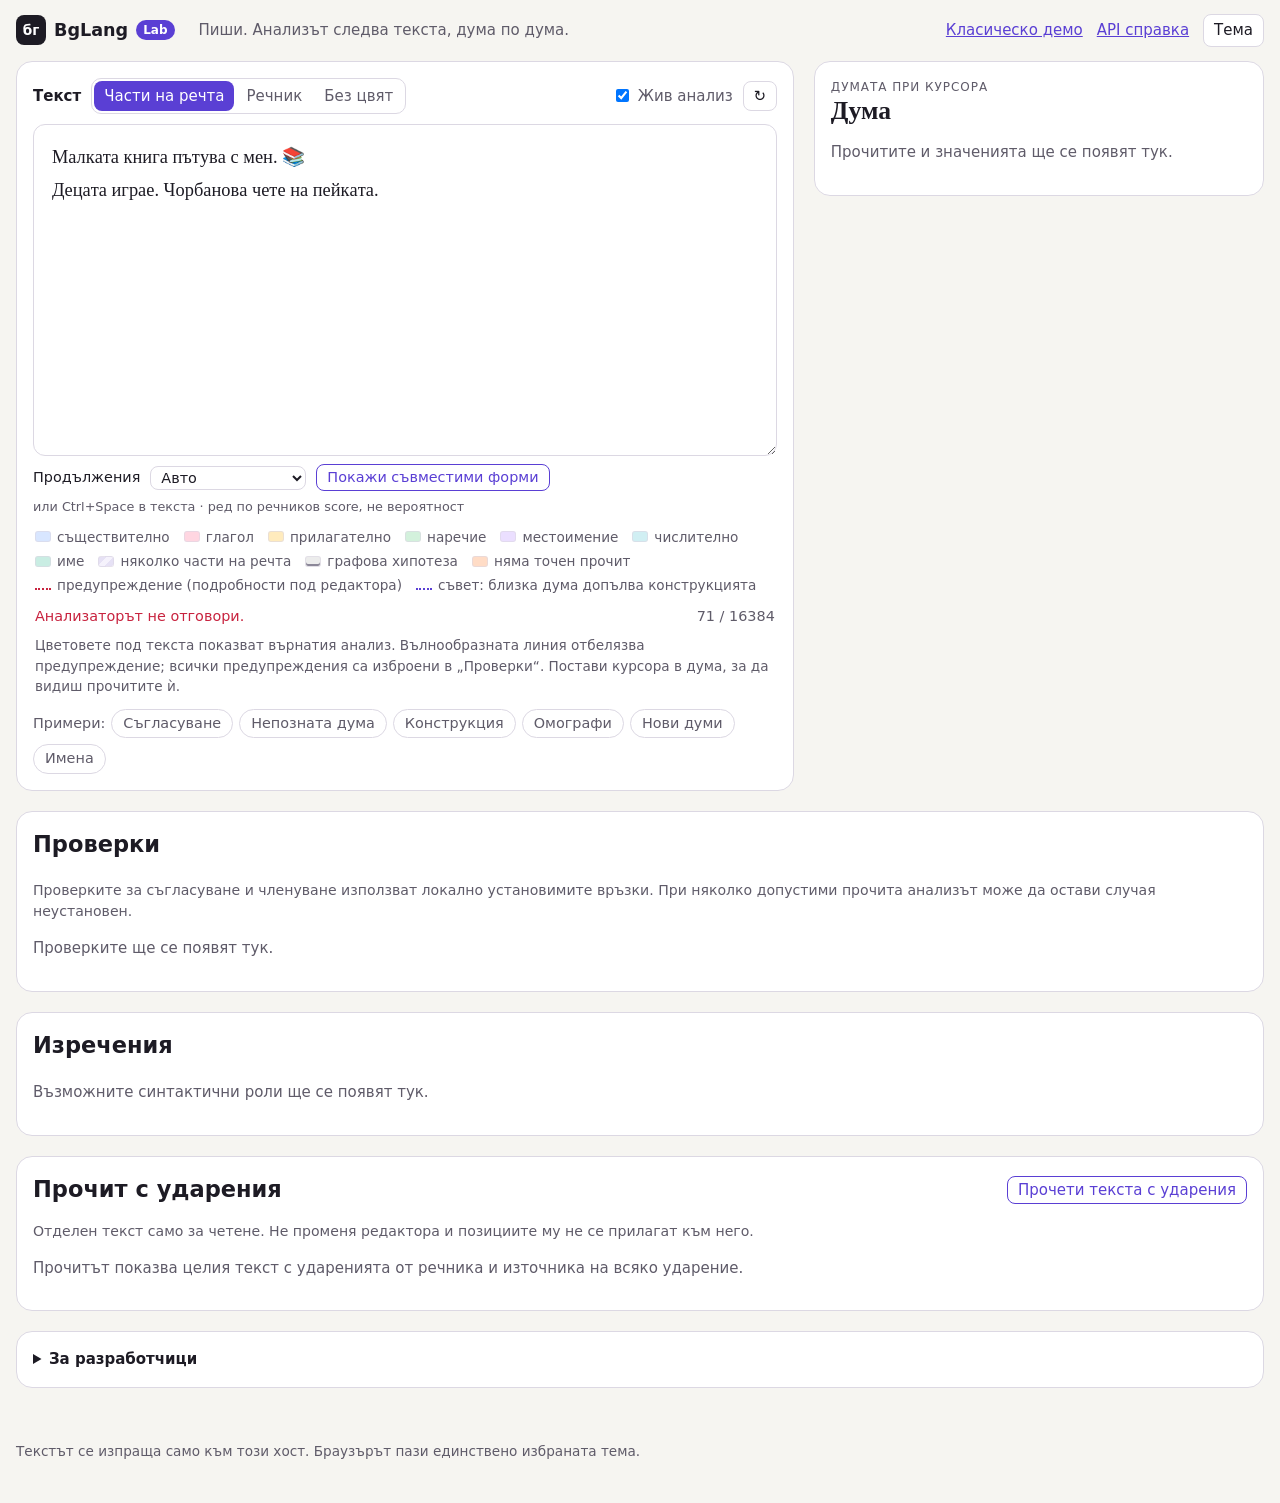
==== commit 27820d6c: "BgLang public v0.2.0-alpha.1: bounded agreement, nominal/verbal guards, and context grammar evidence" ====
--- a/apps/BgLang.Web/wwwroot/demo-lab/index.html
+++ b/apps/BgLang.Web/wwwroot/demo-lab/index.html
@@ -35,7 +35,7 @@
       </div>
       <div class="editor-shell">
         <div id="lab-backdrop" class="editor-surface backdrop" aria-hidden="true"></div>
-        <textarea id="lab-editor" class="editor-surface" maxlength="4096" rows="9" spellcheck="false" autocomplete="off" aria-describedby="lab-help lab-state">Малката книга 📚 пътува с мен.
+        <textarea id="lab-editor" class="editor-surface" maxlength="16384" rows="9" spellcheck="false" autocomplete="off" aria-describedby="lab-help lab-state">Малката книга пътува с мен. 📚
 Децата играе. Чорбанова чете на пейката.</textarea>
         <div id="lab-menu" class="menu" hidden></div>
       </div>
@@ -46,7 +46,7 @@
         <span class="note">или Ctrl+Space в текста · ред по речников score, не вероятност</span>
       </div>
       <div id="lab-legend" class="legend" aria-label="Легенда на цветовете"></div>
-      <p class="status"><span id="lab-state" role="status" aria-live="polite">Подготовка…</span> <span id="lab-counts"></span> <span id="lab-length" class="length">0 / 4096</span></p>
+      <p class="status"><span id="lab-state" role="status" aria-live="polite">Подготовка…</span> <span id="lab-counts"></span> <span id="lab-length" class="length">0 / 16384</span></p>
       <p id="lab-help" class="help">Цветовете под текста показват върнатия анализ. Вълнообразната линия отбелязва предупреждение; всички предупреждения са изброени в „Проверки“. Постави курсора в дума, за да видиш прочитите ѝ.</p>
       <div class="examples" aria-label="Примерни текстове">
         <span>Примери:</span>
@@ -67,7 +67,7 @@
   </div>
   <section class="checks-card" aria-labelledby="lab-checks-title">
     <h2 id="lab-checks-title">Проверки</h2>
-    <p class="note">Съгласуването по лице и число засега се проверява само в кратки изречения като „Децата играе.“ или „Аз чете.“: подлог и веднага след него сказуемо, без други думи или знаци в изречението. В по-дълги изречения несъгласуване още не се открива.</p>
+    <p class="note">Проверките за съгласуване и членуване използват локално установимите връзки. При няколко допустими прочита анализът може да остави случая неустановен.</p>
     <p id="lab-stale-checks" class="stale" hidden>Текстът е променен; списъкът е от предишния анализ и действията са неактивни.</p>
     <div id="lab-checks"></div>
   </section>
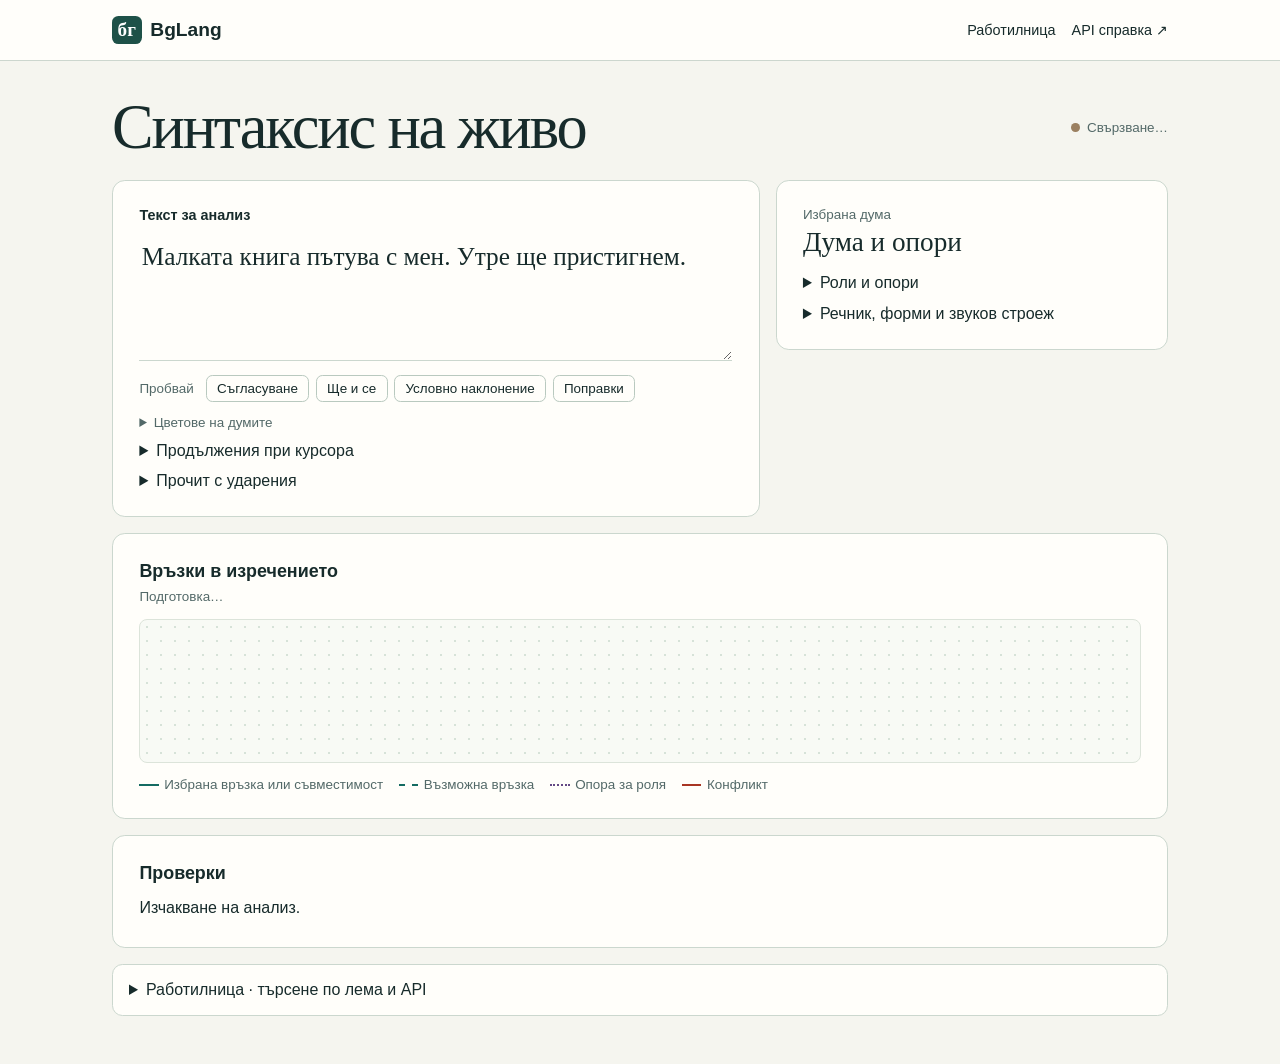
==== commit dd2bb10b: "Publish BgLang Alpha 3 with the unified live syntax demo" ====
--- a/apps/BgLang.Web/wwwroot/demo-lab/index.html
+++ b/apps/BgLang.Web/wwwroot/demo-lab/index.html
@@ -1,100 +1,4 @@
 <!doctype html>
-<html lang="bg">
-<head>
-  <meta charset="utf-8">
-  <meta name="viewport" content="width=device-width, initial-scale=1">
-  <meta name="color-scheme" content="light dark">
-  <title>BgLang Lab · анализ на текст</title>
-  <link rel="stylesheet" href="demo.css">
-  <script type="module" src="demo.js"></script>
-</head>
-<body>
-<header class="top">
-  <a class="brand" href="index.html"><span class="brand-mark" aria-hidden="true">бг</span> BgLang <span class="brand-lab">Lab</span></a>
-  <p class="tagline">Пиши. Анализът следва текста, дума по дума.</p>
-  <nav aria-label="Навигация">
-    <a href="/demo">Класическо демо</a>
-    <a href="/docs">API справка</a>
-    <button id="lab-theme" type="button">Тема</button>
-  </nav>
-</header>
-<main>
-  <div class="workspace">
-    <section class="editor-card" aria-labelledby="lab-editor-label">
-      <div class="toolbar">
-        <label id="lab-editor-label" for="lab-editor">Текст</label>
-        <div class="layers" role="radiogroup" aria-label="Оцветяване на текста">
-          <button type="button" role="radio" data-layer="pos" aria-checked="true">Части на речта</button>
-          <button type="button" role="radio" data-layer="dictionary" aria-checked="false" tabindex="-1">Речник</button>
-          <button type="button" role="radio" data-layer="none" aria-checked="false" tabindex="-1">Без цвят</button>
-        </div>
-        <span class="toolbar-end">
-          <label class="switch"><input id="lab-live" type="checkbox" checked> Жив анализ</label>
-          <button id="lab-refresh" type="button" class="icon" aria-label="Анализирай отново" title="Анализирай отново">↻</button>
-        </span>
-      </div>
-      <div class="editor-shell">
-        <div id="lab-backdrop" class="editor-surface backdrop" aria-hidden="true"></div>
-        <textarea id="lab-editor" class="editor-surface" maxlength="16384" rows="9" spellcheck="false" autocomplete="off" aria-describedby="lab-help lab-state">Малката книга пътува с мен. 📚
-Децата играе. Чорбанова чете на пейката.</textarea>
-        <div id="lab-menu" class="menu" hidden></div>
-      </div>
-      <div class="continuation-bar">
-        <label for="lab-target">Продължения</label>
-        <select id="lab-target"><option value="Auto" selected>Авто</option><option value="Finite">Глаголи</option><option value="Noun">Съществителни</option></select>
-        <button id="lab-continue" type="button" class="action" aria-keyshortcuts="Control+Space">Покажи съвместими форми</button>
-        <span class="note">или Ctrl+Space в текста · ред по речников score, не вероятност</span>
-      </div>
-      <div id="lab-legend" class="legend" aria-label="Легенда на цветовете"></div>
-      <p class="status"><span id="lab-state" role="status" aria-live="polite">Подготовка…</span> <span id="lab-counts"></span> <span id="lab-length" class="length">0 / 16384</span></p>
-      <p id="lab-help" class="help">Цветовете под текста показват върнатия анализ. Вълнообразната линия отбелязва предупреждение; всички предупреждения са изброени в „Проверки“. Постави курсора в дума, за да видиш прочитите ѝ.</p>
-      <div class="examples" aria-label="Примерни текстове">
-        <span>Примери:</span>
-        <button type="button" data-example="Децата играе. Малкото дете плачат. Аз чете.">Съгласуване</button>
-        <button type="button" data-example="Това е друфа дума.">Непозната дума</button>
-        <button type="button" data-example="Рисувам сипя река. Спирам пред сипя къща.">Конструкция</button>
-        <button type="button" data-example="Тя пила вода. До нея имало пила.">Омографи</button>
-        <button type="button" data-example="Суперработниците работи. Новата суперработник работи.">Нови думи</button>
-        <button type="button" data-example="Процесът срещу Евгения Чорбанова приключи.">Имена</button>
-      </div>
-    </section>
-    <aside class="word-card" aria-labelledby="lab-word-title">
-      <p class="kicker">Думата при курсора</p>
-      <h2 id="lab-word-title">Дума</h2>
-      <p id="lab-stale-word" class="stale" hidden>Текстът е променен; показан е предишният анализ.</p>
-      <div id="lab-word"></div>
-    </aside>
-  </div>
-  <section class="checks-card" aria-labelledby="lab-checks-title">
-    <h2 id="lab-checks-title">Проверки</h2>
-    <p class="note">Проверките за съгласуване и членуване използват локално установимите връзки. При няколко допустими прочита анализът може да остави случая неустановен.</p>
-    <p id="lab-stale-checks" class="stale" hidden>Текстът е променен; списъкът е от предишния анализ и действията са неактивни.</p>
-    <div id="lab-checks"></div>
-  </section>
-  <section class="sentences-card" aria-labelledby="lab-sentences-title">
-    <h2 id="lab-sentences-title">Изречения</h2>
-    <p id="lab-stale-sentences" class="stale" hidden>Текстът е променен; ролите са от предишния анализ.</p>
-    <div id="lab-sentences"></div>
-  </section>
-  <section class="reading-card" aria-labelledby="lab-reading-title">
-    <div class="card-head">
-      <h2 id="lab-reading-title">Прочит с ударения</h2>
-      <button id="lab-read" type="button" class="action">Прочети текста с ударения</button>
-    </div>
-    <p class="note">Отделен текст само за четене. Не променя редактора и позициите му не се прилагат към него.</p>
-    <div id="lab-reading"></div>
-  </section>
-  <details class="developer">
-    <summary>За разработчици</summary>
-    <p id="lab-dev-metrics">Изпратени заявки към API: 0</p>
-    <p id="lab-identity">Свързване с хоста…</p>
-    <p><label><input id="lab-heuristics" type="checkbox" checked> Допълнителни евристики и проверки (същите като в класическото демо)</label></p>
-    <p>Страницата използва същия HTTP API и същия клиент за заявки като <a href="/demo">класическото демо</a>. Договорът е в <a href="/docs">API справката</a>.</p>
-    <details><summary>Последният отговор (JSON)</summary><pre id="lab-raw">Все още няма отговор.</pre></details>
-  </details>
-</main>
-<footer>
-  <p>Текстът се изпраща само към този хост. Браузърът пази единствено избраната тема.</p>
-</footer>
-</body>
-</html>
+<html lang="bg"><meta charset="utf-8"><title>BgLang · Синтаксис на живо</title>
+<meta http-equiv="refresh" content="0;url=../demo-tree/index.html">
+<a href="../demo-tree/index.html">Отвори общото демо</a></html>
